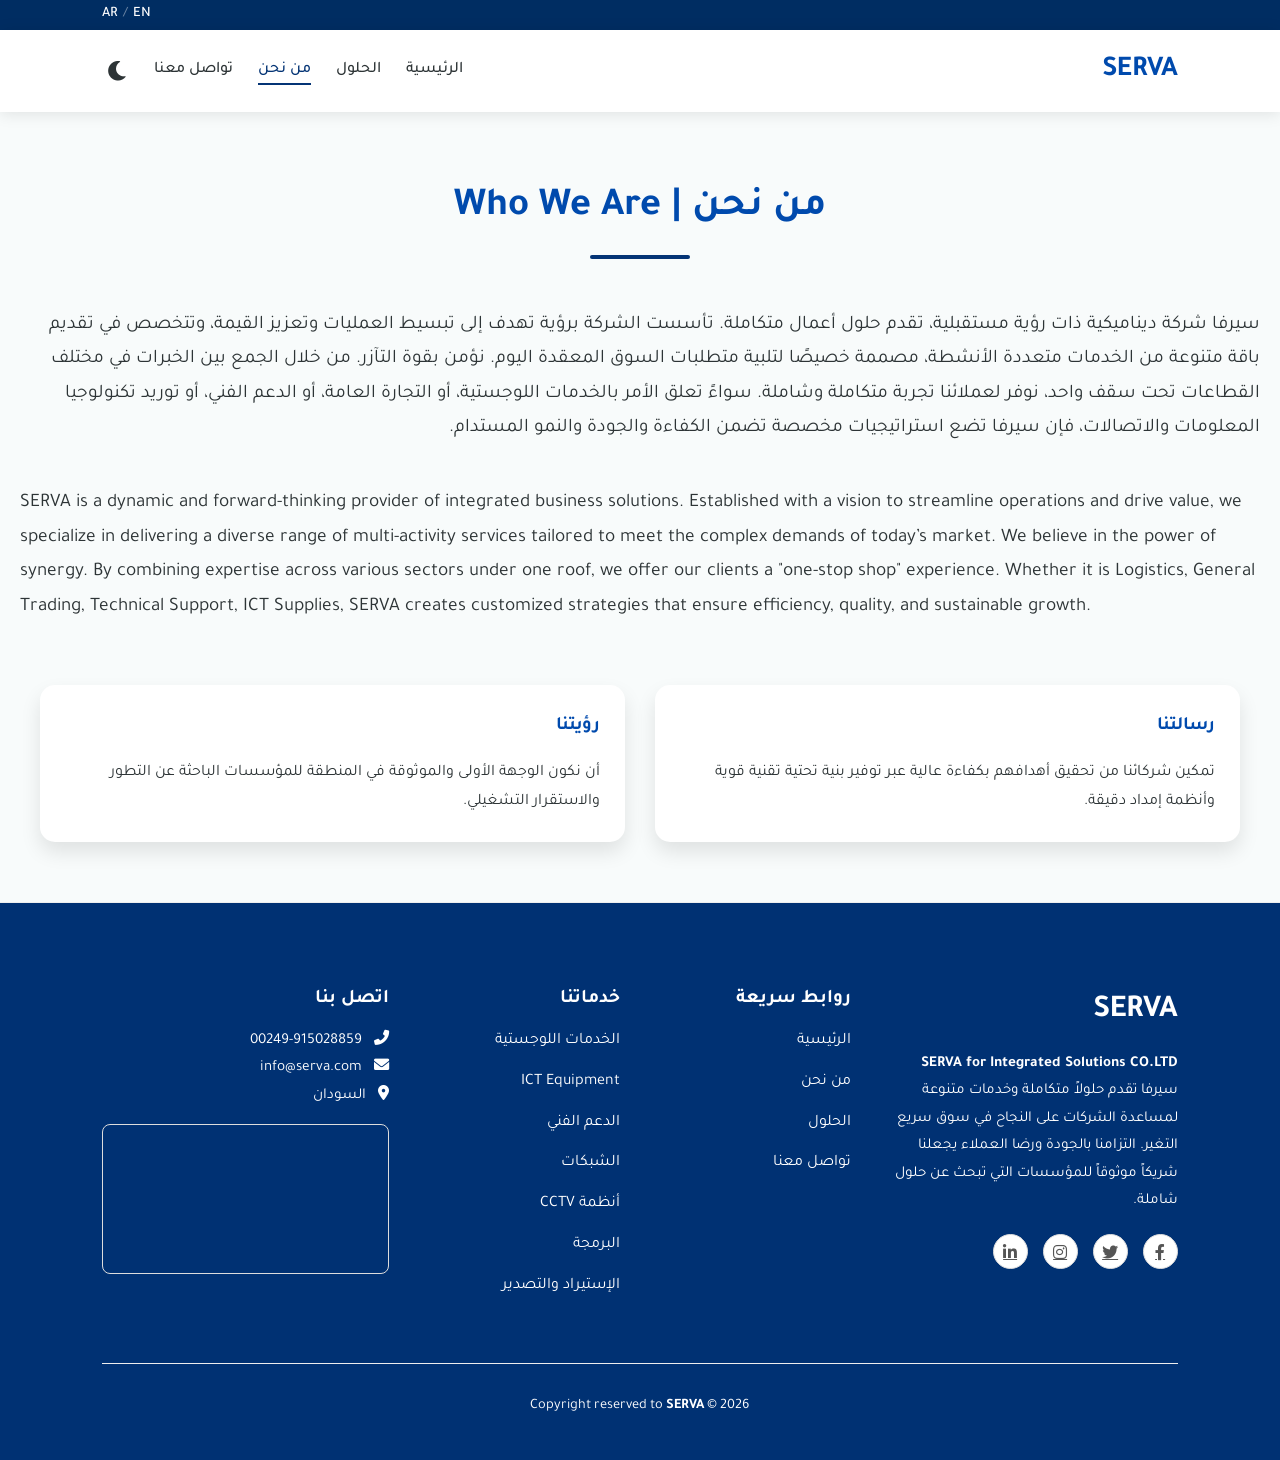
==== about.html @ 6dd96aa7 "SERVA DEMO" ====
<!DOCTYPE html>
<html lang="ar" dir="rtl">
<head>
    <meta charset="UTF-8">
	<meta name="viewport" content="width=device-width, initial-scale=1.0">
    <title>سيرفا | عن الشركة</title>
	<link rel="shortcut icon" type="image/x-icon" href="Img/SERVA.svg"/>
    <link rel="stylesheet" href="style.css">
    <link rel="stylesheet" href="https://cdnjs.cloudflare.com/ajax/libs/font-awesome/6.0.0/css/all.min.css">
</head>
<body>

<div class="topbar">
    <div class="topbar-content">
        <!-- <span>Contact us</span> -->
        <div class="lang-switch">
            <a href="#" onclick="changeLanguage('ar'); return false;">AR</a>
            <span class="separator">/</span>
            <a href="#" onclick="changeLanguage('en'); return false;">EN</a>
        </div>
    </div>
</div>

<div id="loader-wrapper">
    <div class="loader-container">
        <div class="loader-ring"></div>
        <div class="loader-logo">SERVA</div>
        </div>
    <div class="loader-text">من نحن؟...</div>
</div> 

    <nav class="navbar">
        <div class="brand">SERVA</div>
        <div class="nav-right">
            <ul class="nav-links">
                <li><a href="index.html">الرئيسية</a></li>
                <li><a href="services.html">الحلول</a></li>
                <li><a href="about.html">من نحن</a></li>
                <li><a href="contact.html">تواصل معنا</a></li>
            </ul>
            <button id="theme-toggle" title="تبديل المظهر">
                <i class="fas fa-moon"></i>
            </button>
        </div>
    </nav>


    <main class="container">
        <h2 class="section-title">من نحن | Who We Are </h2>
        <!--<p style="font-size: 1.2rem; margin-bottom: 40px;">شركة سيرفا هي كيان رائد يسعى لإحداث نقلة نوعية عبر دمج التقنية الحديثة بالعمليات التجارية واللوجستية.</p>-->
        <p style="font-size: 1.2rem; margin-bottom: 40px;">سيرفا شركة ديناميكية ذات رؤية مستقبلية، تقدم حلول أعمال متكاملة. تأسست الشركة برؤية تهدف إلى تبسيط العمليات وتعزيز القيمة، وتتخصص في تقديم باقة متنوعة من الخدمات متعددة الأنشطة، مصممة خصيصًا لتلبية متطلبات السوق المعقدة اليوم.

نؤمن بقوة التآزر. من خلال الجمع بين الخبرات في مختلف القطاعات تحت سقف واحد، نوفر لعملائنا تجربة متكاملة وشاملة. سواءً تعلق الأمر بالخدمات اللوجستية، أو التجارة العامة، أو الدعم الفني، أو توريد تكنولوجيا المعلومات والاتصالات، فإن سيرفا تضع استراتيجيات مخصصة تضمن الكفاءة والجودة والنمو المستدام.</p>
        
     <p style="font-size: 1.2rem; margin-bottom: 40px;"dir="ltr">SERVA is a dynamic and forward-thinking provider of integrated business solutions. Established with a vision to streamline operations and drive value, we specialize in delivering a diverse range of multi-activity services tailored to meet the complex demands of today’s market.
We believe in the power of synergy. By combining expertise across various sectors under one roof, we offer our clients a "one-stop shop" experience. Whether it is Logistics, General Trading, Technical Support, ICT Supplies, SERVA creates customized strategies that ensure efficiency, quality, and sustainable growth.
</p>

  <!-- <div class="services-grid">
            <div class="card-content" style="background: #eef2f3; border-radius: 10px;">
                <h3 style="color: var(--secondary-color);">رسالتنا</h3>
                <p>تمكين شركائنا من تحقيق أهدافهم بكفاءة عالية عبر توفير بنية تحتية تقنية قوية وأنظمة إمداد دقيقة.</p>
            </div>
            <div class="card-content" style="background: #eef2f3; border-radius: 10px;">
                <h3 style="color: var(--secondary-color);">رؤيتنا</h3>
                <p>أن نكون الوجهة الأولى والموثوقة في المنطقة للمؤسسات الباحثة عن التطور والاستقرار التشغيلي.</p>
            </div>
        </div>-->


<section class="container">
      
        <div class="services-grid">
            <div class="card">
                <div class="card-content">
                    <h3>رسالتنا</h3>
                    <p>تمكين شركائنا من تحقيق أهدافهم بكفاءة عالية عبر توفير بنية تحتية تقنية قوية وأنظمة إمداد دقيقة.</p>
                </div>
            </div>
            <div class="card">
                <div class="card-content">
                    <h3>رؤيتنا</h3>
                   <p>أن نكون الوجهة الأولى والموثوقة في المنطقة للمؤسسات الباحثة عن التطور والاستقرار التشغيلي.</p>
                </div>
            </div>
        </div>
    </section>


    </main>








    <footer>
    <div class="footer-main">
        <div class="footer-col">
            <h2>SERVA</h2>
            <p style="font-weight: bold; color: #ffffff;">SERVA for Integrated Solutions CO.LTD</p>
            <p>سيرفا تقدم حلولاً متكاملة وخدمات متنوعة لمساعدة الشركات على النجاح في سوق سريع التغير. التزامنا بالجودة ورضا العملاء يجعلنا شريكاً موثوقاً للمؤسسات التي تبحث عن حلول شاملة.</p>
            <div class="footer-socials">
                <a href="#"><i class="fab fa-facebook-f"></i></a>
                <a href="#"><i class="fab fa-twitter"></i></a>
                <a href="#"><i class="fab fa-instagram"></i></a>
                <a href="#"><i class="fab fa-linkedin-in"></i></a>
            </div>
        </div>

        <div class="footer-col">
            <h3>روابط سريعة</h3>
            <ul>
                <li><a href="index.html">الرئيسية</a></li>
                <li><a href="about.html">من نحن</a></li>
                <li><a href="services.html">الحلول</a></li>               
                <li><a href="contact.html">تواصل معنا</a></li>
            </ul>
        </div>

        <div class="footer-col">
            <h3>خدماتنا</h3>
            <ul>
                <li><a href="#">الخدمات اللوجستية</a></li>
                <li><a href="#">ICT Equipment</a></li>
                <li><a href="#">الدعم الفني</a></li>
                <li><a href="#">الشبكات</a></li>
                <li><a href="#">أنظمة CCTV</a></li>
                <li><a href="#">البرمجة</a></li>
                <li><a href="#">الإستيراد والتصدير</a></li>
            </ul>
        </div>

        <div class="footer-col">
            <h3>اتصل بنا</h3>
            <p><i class="fas fa-phone-alt"></i> &nbsp; 00249-915028859</p>
            <p><i class="fas fa-envelope"></i> &nbsp; info@serva.com</p>
            <p><i class="fas fa-map-marker-alt"></i> &nbsp; السودان</p>
            
            <div class="map-container">
                <iframe src="https://www.google.com/maps?q=15.664893898212664,	32.44413397962327&z=13&output=embed" 
                width="100%" height="100%" style="border:0;" allowfullscreen="" loading="lazy"></iframe>
            </div>
        </div>
    </div>

    <div class="footer-bottom">
        Copyright reserved to <span style="font-weight: bold; color: #ffffff;">SERVA</span> &copy; 2026
    </div>
</footer>

<script src="script.js"></script>
</body>
</html>
---- style.css ----
@import url('https://fonts.googleapis.com/css2?family=Tajawal:wght@400;500;700&display=swap');

/* المتغيرات الافتراضية (الوضع الفاتح) */
:root {
    --primary-color: #004aad;
    --secondary-color: #043475;
    --dark-blue: #00337a;
    --bg-light: #f8fbfb;
    --text-dark: #2d3436;
    --white: #ffffff;
    --card-bg: #ffffff;
    --navbar-bg: #ffffff;
    --footer-bg: #00337a;
    --shadow: rgba(0,0,0,0.1);
}

/* متغيرات الوضع الليلي */
[data-theme="dark"] {
    --bg-light: #121212;
    --text-dark: #e0e0e0;
    --white: #1e1e1e;
    --card-bg: #1e1e1e;
    --navbar-bg: #1e1e1e;
    --primary-color: #4da3ff; /* لون فاتح قليلاً للتباين */
    --shadow: rgba(255,255,255,0.05);
}

* {
    margin: 0; padding: 0; box-sizing: border-box;
    font-family: 'Tajawal', sans-serif;
    transition: background-color 0.3s ease, color 0.3s ease; /* انتقل ناعم بين الأوضاع */
}

img {
    max-width: 100%;
    height: auto;
    display: block;
}

body {
    direction: rtl; background-color: var(--bg-light);
    color: var(--text-dark); line-height: 1.8;
}

/* Navbar */
.navbar {
    display: flex; justify-content: space-between; align-items: center;
    background-color: var(--navbar-bg); padding: 15px 8%;
    box-shadow: 0 2px 15px var(--shadow);
    position: sticky; top: 0; z-index: 1000;
}

.navbar .brand { font-size: 1.8rem; font-weight: 700; color: var(--primary-color); }

.nav-right { display: flex; align-items: center; gap: 20px; }
.nav-links { list-style: none; display: flex; gap: 25px; }
.nav-links li a { text-decoration: none; color: var(--text-dark); font-weight: 500; transition: 0.3s; }
.nav-links li a:hover { color: var(--secondary-color); }

/* زر تبديل الوضع الليلي */
#theme-toggle {
    background: none; border: none; cursor: pointer;
    font-size: 1.4rem; color: var(--text-dark);
    padding: 5px; border-radius: 50%;
    display: flex; align-items: center; justify-content: center;
    transition: 0.3s;
}
#theme-toggle:hover { background-color: rgba(128,128,128,0.1); }

/* Banner / Hero Section */
.hero {
    height: 50vh;
    background: linear-gradient(rgba(0, 74, 173, 0.7), rgba(0, 51, 122, 0.7)), 
					/* url('Img/4.gif') center/cover no-repeat; */
               url('https://images.unsplash.com/photo-1451187580459-43490279c0fa?auto=format&fit=crop&q=80&w=1600') center/cover no-repeat; 
				
    display: flex; flex-direction: column; justify-content: center; align-items: center;
    color: #ffffff; text-align: center; padding: 0 20px; /* النص يبقى أبيض في الهيرو */
}

.hero h1 { font-size: 3.5rem; margin-bottom: 20px; text-shadow: 2px 2px 10px rgba(0,0,0,0.3); }
.hero p { font-size: 1.4rem; max-width: 800px; margin-bottom: 30px; color: #f0f0f0; }

.btn {
    background-color: var(--white); color: #013377;
    padding: 15px 35px; text-decoration: none; border-radius: 50px;
    font-weight: bold; font-size: 1.1rem; transition: 0.4s; border: none; cursor: pointer;
}
.btn:hover { background-color: #e07b3a; transform: scale(1.05); }


.hero_Sol {
    height: 40vh;
    background: linear-gradient(rgba(0, 74, 173, 0.7), rgba(0, 51, 122, 0.7)), 
					/* url('Img/4.gif') center/cover no-repeat; */
               url('') center/cover no-repeat; 
				
    display: flex; flex-direction: column; justify-content: center; align-items: center;
    color: #ffffff; text-align: center; padding: 0 20px; /* النص يبقى أبيض في الهيرو */
}

.hero_Sol h1 { font-size: 3.5rem; margin-bottom: 20px; text-shadow: 2px 2px 10px rgba(0,0,0,0.3); }
.hero_Sol p { font-size: 1.4rem; max-width: 800px; margin-bottom: 30px; color: #f0f0f0; }
}


/* Grid & Cards */
.container { max-width: 1200px; margin: 60px auto; padding: 0 20px; }
.section-title { margin-bottom: 40px; color: var(--primary-color); font-size: 2.2rem; text-align: center; }

.services-grid {
    display: grid; grid-template-columns: repeat(auto-fit, minmax(300px, 1fr)); gap: 30px;
}

.card {
    background: var(--card-bg); border-radius: 15px; overflow: hidden;
    box-shadow: 0 10px 20px var(--shadow); transition: 0.3s;
}
.card:hover { transform: translateY(-10px); }
.card img { width: 100%; height: 200px; object-fit: cover; }
.card-content { padding: 25px; text-align: right; }
.card-content h3 { margin-bottom: 15px; color: var(--primary-color); } /* تعديل للون الأساسي للتباين */

/* About Section Specifics */
.about-box { background: rgba(128,128,128,0.3); padding: 25px; border-radius: 10px; }
.about-box h3 { color: var(--secondary-color); margin-bottom: 10px; }

/* Contact Form */
form { display: flex; flex-direction: column; gap: 15px; max-width: 600px; margin: 0 auto; }
input, textarea {
    padding: 12px; border: 1px solid rgba(128,128,128,0.3);
    border-radius: 8px; background-color: var(--card-bg);
    color: var(--text-dark); font-family: inherit;
}
input:focus, textarea:focus { outline: 2px solid var(--primary-color); }



/* --- Footer المطور (4 أعمدة) --- */
footer {
    background-color: #003173; /* لون الخلفية*/
    padding: 80px 8% 40px;
    color: #ffffff;
    border-top: 1px solid #eee;
}

[data-theme="dark"] footer {
    background-color: #1a1a1a;
    color: #ddd;
}

.footer-main {
    display: grid;
    grid-template-columns: 1.5fr 1fr 1fr 1.5fr; /* توزيع الأعمدة */
    gap: 40px;
    margin-bottom: 50px;
    text-align: right;
}

.footer-col h2 {
    color: #ffffff;
    font-size: 2rem;
    margin-bottom: 10px;
}

.footer-col h3 {
    color: #ffffff;
    font-size: 1.2rem;
    margin-bottom: 10px;
    position: relative;
}

[data-theme="dark"] .footer-col h3 { color: #ffffff; }

.footer-col p {
    font-size: 0.95rem;
    line-height: 1.8;
    color: #ffffff;
}

.footer-col ul {
    list-style: none;
}

.footer-col ul li {
    margin-bottom: 12px;
}

.footer-col ul li a {
    text-decoration: none;
    color: #ffffff;
    transition: 0.3s;
}

.footer-col ul li a:hover {
    color: var(--primary-color);
    padding-right: 5px;
}

/* خريطة جوجل */
.map-container {
    width: 100%;
    height: 150px;
    border-radius: 8px;
    overflow: hidden;
    margin-top: 15px;
    border: 1px solid #ddd;
}

/* الأيقونات الاجتماعية تحت الوصف */
.footer-socials {
    display: flex;
    gap: 15px;
    margin-top: 20px;
}

.footer-socials a {
    width: 35px;
    height: 35px;
    background: #fff;
    border: 1px solid #ddd;
    border-radius: 50%;
    display: flex;
    align-items: center;
    justify-content: center;
    color: #555;
    transition: 0.3s;
}

.footer-socials a:hover {
    background: var(--primary-color);
    color: #fff;
    border-color: var(--primary-color);
}

.footer-bottom {
    text-align: center;
    padding-top: 30px;
    border-top: 1px solid #eee;
    font-size: 0.9rem;
    color: #ffffff;
}

/* التجاوب */
@media (max-width: 992px) {
    .footer-main {
        grid-template-columns: 1fr 1fr;
    }
}

@media (max-width: 600px) {
    .footer-main {
        grid-template-columns: 1fr;
    }
}






@media (max-width: 768px) {
    .social-links { gap: 15px; }
    .social-links a { font-size: 1.3rem; width: 35px; height: 35px; }
}

/* تنسيق الرابط الخاص بالصفحة المفتوحة حالياً */
.nav-links li a.active-link {
    color: var(--secondary-color) !important; /* لون برتقالي مميز */
    border-bottom: 2px solid var(--secondary-color); /* خط تحت الرابط */
    padding-bottom: 5px;
}

/* تأثير الـ Hover العادي لجميع الروابط */
.nav-links li a:hover {
    color: var(--secondary-color);
    transition: 0.3s;
}


/* --- قسم معلومات الشركة (SERVA Style) --- */
.info-section {
    display: grid;
    grid-template-columns: repeat(3, 1fr); /* 3 أعمدة متساوية */
    gap: 0; /* الفواصل سنصنعها عبر الحدود (Border) */
    padding: 60px 8%;
    background-color: var(--white);
    text-align: right; /* محاذاة النص لليمين */
}

.info-box {
    padding: 30px;
    border-left: 1px solid #e0e0e0; /* فاصل رأسي */
    position: relative;
}

/* إزالة الفاصل من آخر صندوق في الصف */
.info-box:nth-child(3n) {
    border-left: none;
}

/* إضافة فاصل أفقي بسيط للصف السفلي */
.info-box:nth-child(n+4) {
    border-top: 1px solid #e0e0e0;
}

.info-box i {
    font-size: 2.5rem;
    color: var(--text-dark);
    margin-bottom: 20px;
    display: block;
}

.info-box h3 {
    color: #004aad; /* اللون الأحمر المستخدم في الصورة */
    font-size: 1.4rem;
    margin-bottom: 15px;
}

.info-box p {
    font-size: 0.95rem;
    color: #666;
    line-height: 1.7;
}

/* توافق الوضع الليلي */
[data-theme="dark"] .info-box {
    border-color: rgba(255, 255, 255, 0.1);
}
[data-theme="dark"] .info-box p {
    color: #bbb;
}

/* التجاوب مع الهواتف */
@media (max-width: 992px) {
    .info-section {
        grid-template-columns: 1fr; /* عمود واحد في الشاشات الصغيرة */
    }
    .info-box {
        border-left: none;
        border-bottom: 1px solid #e0e0e0;
    }
}




/* --- تنسيق عام لصفحة الخدمات --- */
.container {
    max-width: 1300px; /* زيادة العرض قليلاً لتناسب العرض الأفقي */
    margin: 60px auto;
    padding: 0 20px;
}

.section-title {
    text-align: center;
    color: var(--primary-color);
    font-size: 2.5rem;
    margin-bottom: 50px;
    position: relative;
    padding-bottom: 15px;
}

.section-title::after {
    content: '';
    position: absolute;
    bottom: 0;
    right: 50%;
    transform: translateX(50%);
    width: 100px;
    height: 4px;
    background-color: var(--secondary-color);
    border-radius: 2px;
}

/* --- شبكة المنتجات الأفقية --- */
.products-grid {
    display: grid;
    /* تنسيق أفقي مرن: البطاقات تصطف بجانب بعضها وتتجاوب تلقائياً */
    grid-template-columns: repeat(auto-fit, minmax(300px, 1fr));
    gap: 30px;
    margin-bottom: 60px;
}

/* --- تصميم بطاقة المنتج المحسن --- */
.product-card {
    background: var(--white);
    border-radius: 15px;
    overflow: hidden;
    box-shadow: 0 5px 15px rgba(0,0,0,0.05);
    transition: all 0.4s ease;
    border: 1px solid rgba(0,0,0,0.03);
    display: flex;
    flex-direction: column;
}

.product-card:hover {
    transform: translateY(-10px);
    box-shadow: 0 15px 35px rgba(0,0,0,0.1);
    border-color: rgba(0, 74, 173, 0.1);
}

/* --- تنسيق الإطار (Frame) للصورة --- */
.product-frame {
    width: 100%;
    height: 220px;
    background-color: #ffffff; /* إطار أبيض نقي داخل البطاقة */
    padding: 15px; /* مسافة الإطار حول الصورة */
    display: flex;
    align-items: center;
    justify-content: center;
    overflow: hidden;
    border-bottom: 1px solid #f0f0f0;
}

.product-frame img {
    max-width: 100%;
    max-height: 100%;
    object-fit: contain; /* لضمان عدم قص الصورة وظهورها كاملة داخل الإطار */
    transition: transform 0.5s ease;
}

.product-card:hover .product-frame img {
    transform: scale(1.08); /* زوم ناعم جداً عند التمرير */
}

/* --- معلومات المنتج داخل البطاقة --- */
.product-info {
    padding: 25px;
    text-align: right;
    flex-grow: 1;
    display: flex;
    flex-direction: column;
    justify-content: space-between;
}

.product-info h4 {
    color: #333;
    font-size: 1.25rem;
    margin-bottom: 10px;
    font-weight: 700;
}

.product-info p {
    color: #666;
    font-size: 0.9rem;
    line-height: 1.6;
    margin-bottom: 20px;
}

.view-details-btn {
    display: inline-block;
    padding: 10px 25px;
    background-color: transparent;
    border: 2px solid var(--primary-color);
    color: var(--primary-color);
    text-decoration: none;
    border-radius: 30px;
    font-weight: bold;
    font-size: 0.9rem;
    transition: all 0.3s ease;
    text-align: center;
}

.view-details-btn:hover {
    background-color: var(--primary-color);
    color: #ffffff;
    box-shadow: 0 4px 10px rgba(0, 74, 173, 0.15);
}

/* --- توافق الوضع الليلي (Dark Mode) للمنتجات --- */
[data-theme="dark"] .product-card {
    background: #1e1e1e;
    border-color: #333;
}

[data-theme="dark"] .product-frame {
    background-color: #252525; /* إطار داكن متناسق */
    border-bottom-color: #333;
}

[data-theme="dark"] .product-info h4 { color: #fff; }
[data-theme="dark"] .product-info p { color: #bbb; }



/* --- تنسيق شاشة التحميل بالشعار --- */
#loader-wrapper {
    position: fixed;
    top: 0; left: 0;
    width: 100%; height: 100%;
    background-color: var(--white); /* يتوافق مع الوضع الليلي */
    display: flex;
    flex-direction: column;
    justify-content: center;
    align-items: center;
    z-index: 9999; /* فوق كل شيء */
    transition: opacity 0.5s ease, visibility 0.5s ease;
}

/* حاوية متوسطة لجمع الحلقة والشعار */
.loader-container {
    position: relative;
    width: 100px;
    height: 100px;
    display: flex;
    justify-content: center;
    align-items: center;
    margin-bottom: 20px;
}

/* شكل حلقة الدوران الخارجية فقط */
.loader-ring {
    position: absolute;
    width: 100%;
    height: 100%;
    border: 6px solid #f3f3f3; /* لون الإطار الخلفي الخفيف */
    border-top: 6px solid var(--primary-color); /* لون الدوران */
    border-radius: 50%;
    animation: spin-ring 1.2s linear infinite; /* سرعة الدوران */
}

/* تنسيق الشعار الثابت في المنتصف */
.loader-logo {
    font-size: 1.5rem;
    font-weight: 900;
    color: var(--primary-color); /* لون الشعار */
    letter-spacing: 2px;
    transform: rotate(0deg); /* نضمن عدم دورانه مع الحلقة */
}

.loader-text {
    font-family: 'Tajawal', sans-serif;
    color: var(--primary-color);
    font-weight: bold;
}

/* حركة دوران الحلقة فقط */
@keyframes spin-ring {
    0% { transform: rotate(0deg); }
    100% { transform: rotate(360deg); }
}

/* لإخفاء الـ Spinner برمجياً */
.loader-hidden {
    opacity: 0;
    visibility: hidden;
}




/* Translation */
/* --- تنسيق الشريط العلوي (Top Bar) --- */
.topbar {
    background-color: #002d62; /* لون أزرق داكن مطابق للصورة */
    color: #ffffff;
    padding: 2px 8%;
    font-size: 0.9rem;
    font-weight: 500;
}

.topbar-content {
    display: flex;
    justify-content: flex-end; /* وضع المحتوى في الجهة اليسرى/اليمنى */
    align-items: center;
    gap: 15px;
}

.lang-switch {
    display: flex;
    align-items: center;
    direction: ltr; /* لضمان بقاء AR / EN بنفس الترتيب دائماً */
}

.lang-switch a {
    color: #ffffff;
    text-decoration: none;
    transition: color 0.3s ease;
}

.lang-switch a:hover {
    color: var(--secondary-color); /* يتحول للبرتقالي عند التمرير */
}

.lang-switch .separator {
    margin: 0 5px;
    color: rgba(255, 255, 255, 0.4);
}

/* إخفاء شريط جوجل للترجمة الافتراضي وشريطها العلوي */
.goog-te-banner-frame.skiptranslate {
    display: none !important;
}
body {
    top: 0px !important;
}




/* --- التجاوب مع الهواتف --- */
@media (max-width: 768px) {
    .section-title { font-size: 2rem; }
    .products-grid {
        grid-template-columns: 1fr; /* عمود واحد في الشاشات الصغيرة جداً */
    }
}




/* --- إعدادات التجاوب للهواتف والأجهزة اللوحية --- */

/* للشاشات الأصغر من 992 بكسل (أجهزة لوحية) */
@media (max-width: 992px) {
    .navbar {
        padding: 15px 5%; /* تقليل المسافات الجانبية */
    }
    
    .footer-main {
        grid-template-columns: 1fr 1fr; /* تقسيم الفوتر لعمودين بدلاً من 4 */
    }

    .hero h1 {
        font-size: 2.5rem; /* تصغير العنوان الرئيسي */
    }
}

/* للشاشات الأصغر من 768 بكسل (هواتف ذكية) */
@media (max-width: 768px) {
    /* تحويل القائمة العلوية لتكون عمودية أو مخفية */
    .nav-links {
        display: none; /* يمكن استبدالها لاحقاً بقائمة منسدلة Hamburger Menu */
    }

    .hero {
        height: 60vh; /* تقليل ارتفاع البنر في الهاتف */
        padding: 0 15px;
    }

    .hero h1 {
        font-size: 1.8rem;
    }

    .hero p {
        font-size: 1rem;
    }

    /* جعل شبكة المنتجات والخدمات عمود واحد فقط */
    .products-grid, .services-grid, .info-section {
        grid-template-columns: 1fr !important;
        gap: 20px;
    }

    .info-box {
        border-left: none !important; /* إزالة الخطوط الفاصلة الرأسية في الهاتف */
        border-bottom: 1px solid rgba(0,0,0,0.1);
        padding: 20px 0;
    }

    /* تعديل الفوتر ليكون عمود واحد */
    .footer-main {
        grid-template-columns: 1fr;
        text-align: center;
    }

    .footer-col {
        text-align: center;
    }

    .footer-socials {
        justify-content: center;
    }
}




/* تنسيقات الـ Slider الأساسية */
.main-slider {
    position: relative;
    width: 100%;
    height: 45vh; /* يغطي 85% من ارتفاع الشاشة */
    overflow: hidden;
    background-color: #000;
}

.slide {
    position: absolute;
    top: 0;
    left: 0;
    width: 100%;
    height: 100%;
    opacity: 0;
    visibility: hidden;
    transition: opacity 1.5s ease-in-out, visibility 1.5s;
    display: flex;
    align-items: center;
    justify-content: center;
}

.slide.active {
    opacity: 1;
    visibility: visible;
}

.slide img {
    position: absolute;
    width: 100%;
    height: 100%;
    object-fit: cover;
    filter: brightness(0.7); /* تعتيم خفيف لتوضيح النص */
}

/* محتوى النص فوق الصورة */
.slide-content {
    position: relative;
    z-index: 2;
    text-align: center;
    color: #ffffff;
    max-width: 800px;
    padding: 0 20px;
}

.slide-content h1 {
    font-size: 3.5rem;
    margin-bottom: 20px;
    color: #4da3ff; /* لون مميز للعنوان */
}

.slide-content p {
    font-size: 1.4rem;
    margin-bottom: 30px;
    line-height: 1.6;
}

/* زر الحركة */
.btn-slider {
    display: inline-block;
    padding: 12px 35px;
    background: var(--primary-color);
    color: white;
    text-decoration: none;
    border-radius: 30px;
    transition: 0.3s;
}

.btn-slider:hover {
    background: var(--secondary-color);
    transform: translateY(-3px);
}

/* تأثير حركة النصوص عند ظهور الشريحة */
.animate-text {
    opacity: 0;
    transform: translateY(30px);
    transition: 1s ease-out;
}

.slide.active .animate-text {
    opacity: 1;
    transform: translateY(0);
}

.slide.active h1 { transition-delay: 0.5s; }
.slide.active p { transition-delay: 0.8s; }
.slide.active .btn-slider { transition-delay: 1.1s; }
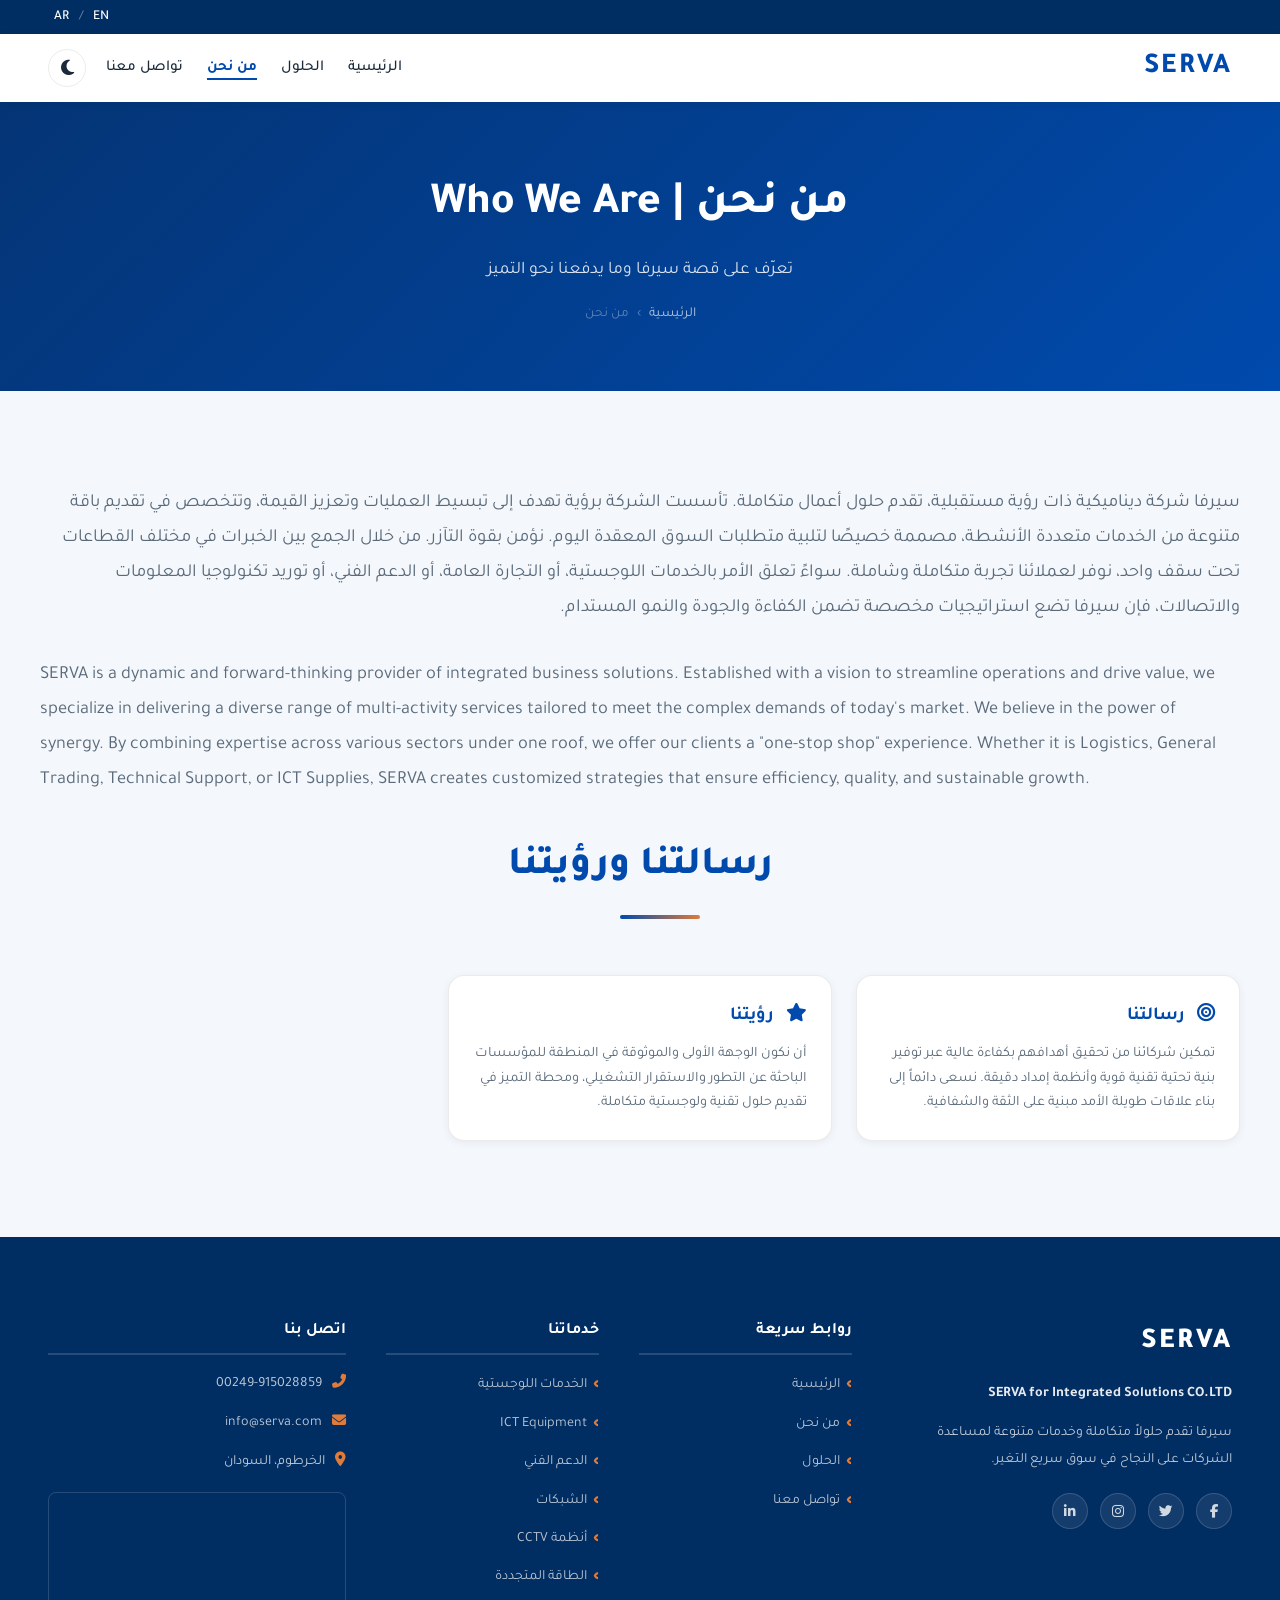
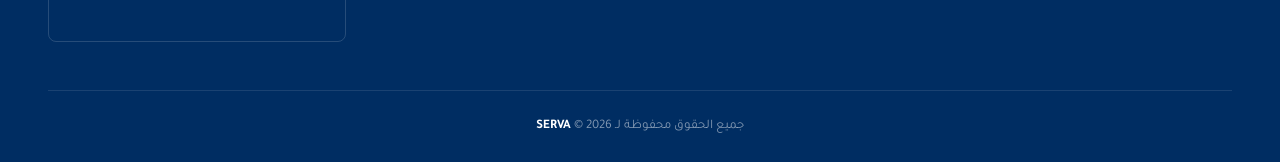
==== commit a3906375: "SERVA_Final" ====
--- a/about.html
+++ b/about.html
@@ -1,156 +1,177 @@
-<!DOCTYPE html>
-<html lang="ar" dir="rtl">
-<head>
-    <meta charset="UTF-8">
-	<meta name="viewport" content="width=device-width, initial-scale=1.0">
-    <title>سيرفا | عن الشركة</title>
-	<link rel="shortcut icon" type="image/x-icon" href="Img/SERVA.svg"/>
-    <link rel="stylesheet" href="style.css">
-    <link rel="stylesheet" href="https://cdnjs.cloudflare.com/ajax/libs/font-awesome/6.0.0/css/all.min.css">
-</head>
-<body>
-
-<div class="topbar">
-    <div class="topbar-content">
-        <!-- <span>Contact us</span> -->
-        <div class="lang-switch">
-            <a href="#" onclick="changeLanguage('ar'); return false;">AR</a>
-            <span class="separator">/</span>
-            <a href="#" onclick="changeLanguage('en'); return false;">EN</a>
-        </div>
-    </div>
-</div>
-
-<div id="loader-wrapper">
-    <div class="loader-container">
-        <div class="loader-ring"></div>
-        <div class="loader-logo">SERVA</div>
-        </div>
-    <div class="loader-text">من نحن؟...</div>
-</div> 
-
-    <nav class="navbar">
-        <div class="brand">SERVA</div>
-        <div class="nav-right">
-            <ul class="nav-links">
-                <li><a href="index.html">الرئيسية</a></li>
-                <li><a href="services.html">الحلول</a></li>
-                <li><a href="about.html">من نحن</a></li>
-                <li><a href="contact.html">تواصل معنا</a></li>
-            </ul>
-            <button id="theme-toggle" title="تبديل المظهر">
-                <i class="fas fa-moon"></i>
-            </button>
-        </div>
-    </nav>
-
-
-    <main class="container">
-        <h2 class="section-title">من نحن | Who We Are </h2>
-        <!--<p style="font-size: 1.2rem; margin-bottom: 40px;">شركة سيرفا هي كيان رائد يسعى لإحداث نقلة نوعية عبر دمج التقنية الحديثة بالعمليات التجارية واللوجستية.</p>-->
-        <p style="font-size: 1.2rem; margin-bottom: 40px;">سيرفا شركة ديناميكية ذات رؤية مستقبلية، تقدم حلول أعمال متكاملة. تأسست الشركة برؤية تهدف إلى تبسيط العمليات وتعزيز القيمة، وتتخصص في تقديم باقة متنوعة من الخدمات متعددة الأنشطة، مصممة خصيصًا لتلبية متطلبات السوق المعقدة اليوم.
-
-نؤمن بقوة التآزر. من خلال الجمع بين الخبرات في مختلف القطاعات تحت سقف واحد، نوفر لعملائنا تجربة متكاملة وشاملة. سواءً تعلق الأمر بالخدمات اللوجستية، أو التجارة العامة، أو الدعم الفني، أو توريد تكنولوجيا المعلومات والاتصالات، فإن سيرفا تضع استراتيجيات مخصصة تضمن الكفاءة والجودة والنمو المستدام.</p>
-        
-     <p style="font-size: 1.2rem; margin-bottom: 40px;"dir="ltr">SERVA is a dynamic and forward-thinking provider of integrated business solutions. Established with a vision to streamline operations and drive value, we specialize in delivering a diverse range of multi-activity services tailored to meet the complex demands of today’s market.
-We believe in the power of synergy. By combining expertise across various sectors under one roof, we offer our clients a "one-stop shop" experience. Whether it is Logistics, General Trading, Technical Support, ICT Supplies, SERVA creates customized strategies that ensure efficiency, quality, and sustainable growth.
-</p>
-
-  <!-- <div class="services-grid">
-            <div class="card-content" style="background: #eef2f3; border-radius: 10px;">
-                <h3 style="color: var(--secondary-color);">رسالتنا</h3>
-                <p>تمكين شركائنا من تحقيق أهدافهم بكفاءة عالية عبر توفير بنية تحتية تقنية قوية وأنظمة إمداد دقيقة.</p>
-            </div>
-            <div class="card-content" style="background: #eef2f3; border-radius: 10px;">
-                <h3 style="color: var(--secondary-color);">رؤيتنا</h3>
-                <p>أن نكون الوجهة الأولى والموثوقة في المنطقة للمؤسسات الباحثة عن التطور والاستقرار التشغيلي.</p>
-            </div>
-        </div>-->
-
-
-<section class="container">
-      
-        <div class="services-grid">
-            <div class="card">
-                <div class="card-content">
-                    <h3>رسالتنا</h3>
-                    <p>تمكين شركائنا من تحقيق أهدافهم بكفاءة عالية عبر توفير بنية تحتية تقنية قوية وأنظمة إمداد دقيقة.</p>
-                </div>
-            </div>
-            <div class="card">
-                <div class="card-content">
-                    <h3>رؤيتنا</h3>
-                   <p>أن نكون الوجهة الأولى والموثوقة في المنطقة للمؤسسات الباحثة عن التطور والاستقرار التشغيلي.</p>
-                </div>
-            </div>
-        </div>
-    </section>
-
-
-    </main>
-
-
-
-
-
-
-
-
-    <footer>
-    <div class="footer-main">
-        <div class="footer-col">
-            <h2>SERVA</h2>
-            <p style="font-weight: bold; color: #ffffff;">SERVA for Integrated Solutions CO.LTD</p>
-            <p>سيرفا تقدم حلولاً متكاملة وخدمات متنوعة لمساعدة الشركات على النجاح في سوق سريع التغير. التزامنا بالجودة ورضا العملاء يجعلنا شريكاً موثوقاً للمؤسسات التي تبحث عن حلول شاملة.</p>
-            <div class="footer-socials">
-                <a href="#"><i class="fab fa-facebook-f"></i></a>
-                <a href="#"><i class="fab fa-twitter"></i></a>
-                <a href="#"><i class="fab fa-instagram"></i></a>
-                <a href="#"><i class="fab fa-linkedin-in"></i></a>
-            </div>
-        </div>
-
-        <div class="footer-col">
-            <h3>روابط سريعة</h3>
-            <ul>
-                <li><a href="index.html">الرئيسية</a></li>
-                <li><a href="about.html">من نحن</a></li>
-                <li><a href="services.html">الحلول</a></li>               
-                <li><a href="contact.html">تواصل معنا</a></li>
-            </ul>
-        </div>
-
-        <div class="footer-col">
-            <h3>خدماتنا</h3>
-            <ul>
-                <li><a href="#">الخدمات اللوجستية</a></li>
-                <li><a href="#">ICT Equipment</a></li>
-                <li><a href="#">الدعم الفني</a></li>
-                <li><a href="#">الشبكات</a></li>
-                <li><a href="#">أنظمة CCTV</a></li>
-                <li><a href="#">البرمجة</a></li>
-                <li><a href="#">الإستيراد والتصدير</a></li>
-            </ul>
-        </div>
-
-        <div class="footer-col">
-            <h3>اتصل بنا</h3>
-            <p><i class="fas fa-phone-alt"></i> &nbsp; 00249-915028859</p>
-            <p><i class="fas fa-envelope"></i> &nbsp; info@serva.com</p>
-            <p><i class="fas fa-map-marker-alt"></i> &nbsp; السودان</p>
-            
-            <div class="map-container">
-                <iframe src="https://www.google.com/maps?q=15.664893898212664,	32.44413397962327&z=13&output=embed" 
-                width="100%" height="100%" style="border:0;" allowfullscreen="" loading="lazy"></iframe>
-            </div>
-        </div>
-    </div>
-
-    <div class="footer-bottom">
-        Copyright reserved to <span style="font-weight: bold; color: #ffffff;">SERVA</span> &copy; 2026
-    </div>
-</footer>
-
-<script src="script.js"></script>
-</body>
-</html>+<!DOCTYPE html>
+<html lang="ar" dir="rtl">
+<head>
+  <meta charset="UTF-8">
+  <meta name="viewport" content="width=device-width, initial-scale=1.0, viewport-fit=cover">
+  <meta name="description" content="تعرّف على شركة سيرفا للحلول المتكاملة — رؤيتنا، مهمتنا، وقيمنا الجوهرية في خدمة العملاء.">
+  <meta name="theme-color" content="#004aad">
+  <title>سيرفا | من نحن</title>
+  <link rel="icon" type="image/svg+xml" href="Img/SERVA.svg">
+  <link rel="preconnect" href="https://fonts.googleapis.com">
+  <link rel="preconnect" href="https://fonts.gstatic.com" crossorigin>
+  <link rel="preconnect" href="https://cdnjs.cloudflare.com">
+  <link rel="stylesheet" href="style.css">
+  <link rel="stylesheet" href="https://cdnjs.cloudflare.com/ajax/libs/font-awesome/6.4.0/css/all.min.css"
+        integrity="sha512-iecdLmaskl7CVkqkXNQ/ZH/XLlvWZOJyj7Yy7tcenmpD1ypASozpmT/E0iPtmFIB46ZmdtAc9eNBvH0H/ZpiBw=="
+        crossorigin="anonymous" referrerpolicy="no-referrer">
+</head>
+<body>
+
+<a href="#main-content" class="skip-link">تخطى إلى المحتوى الرئيسي</a>
+
+<!-- Loader -->
+<div id="loader-wrapper" role="status" aria-live="polite" aria-label="جاري التحميل">
+  <div class="loader-container">
+    <div class="loader-ring"></div>
+    <div class="loader-logo" aria-hidden="true">SERVA</div>
+  </div>
+  <p class="loader-text">من نحن؟...</p>
+  <div class="loader-bar" aria-hidden="true"></div>
+</div>
+
+<div id="google_translate_element" style="display:none;" aria-hidden="true"></div>
+
+<!-- Top Bar -->
+<div class="topbar">
+  <div class="topbar-content">
+    <div class="lang-switch" role="navigation" aria-label="تبديل اللغة">
+      <a href="#" onclick="changeLanguage('ar'); return false;" hreflang="ar">AR</a>
+      <span class="separator" aria-hidden="true">/</span>
+      <a href="#" onclick="changeLanguage('en'); return false;" hreflang="en">EN</a>
+    </div>
+  </div>
+</div>
+
+<!-- Navbar -->
+<nav class="navbar" role="navigation" aria-label="القائمة الرئيسية">
+  <a href="index.html" class="brand" aria-label="سيرفا - الرئيسية">SERVA</a>
+  <div class="nav-right">
+    <ul class="nav-links" role="menubar">
+      <li role="none"><a href="index.html" role="menuitem">الرئيسية</a></li>
+      <li role="none"><a href="services.html" role="menuitem">الحلول</a></li>
+      <li role="none"><a href="about.html" role="menuitem">من نحن</a></li>
+      <li role="none"><a href="contact.html" role="menuitem">تواصل معنا</a></li>
+    </ul>
+    <button id="theme-toggle" aria-label="تبديل الوضع الداكن">
+      <i class="fas fa-moon" aria-hidden="true"></i>
+    </button>
+    <button id="hamburger" class="hamburger" aria-label="فتح القائمة" aria-expanded="false" aria-controls="mobile-nav">
+      <span></span><span></span><span></span>
+    </button>
+  </div>
+</nav>
+
+<nav id="mobile-nav" class="mobile-nav" aria-label="القائمة المحمولة">
+  <a href="index.html">الرئيسية</a>
+  <a href="services.html">الحلول</a>
+  <a href="about.html">من نحن</a>
+  <a href="contact.html">تواصل معنا</a>
+</nav>
+
+<!-- Page Hero Banner -->
+<header class="page-hero" role="banner">
+  <h1>من نحن | Who We Are</h1>
+  <p>تعرّف على قصة سيرفا وما يدفعنا نحو التميز</p>
+  <nav class="breadcrumb" aria-label="مسار التنقل">
+    <a href="index.html">الرئيسية</a>
+    <span aria-hidden="true">›</span>
+    <span aria-current="page">من نحن</span>
+  </nav>
+</header>
+
+<!-- Main Content -->
+<main id="main-content" class="container section">
+
+  <!-- Arabic about text -->
+  <p class="about-intro">
+    سيرفا شركة ديناميكية ذات رؤية مستقبلية، تقدم حلول أعمال متكاملة. تأسست الشركة برؤية تهدف إلى تبسيط العمليات وتعزيز القيمة، وتتخصص في تقديم باقة متنوعة من الخدمات متعددة الأنشطة، مصممة خصيصًا لتلبية متطلبات السوق المعقدة اليوم.
+    نؤمن بقوة التآزر. من خلال الجمع بين الخبرات في مختلف القطاعات تحت سقف واحد، نوفر لعملائنا تجربة متكاملة وشاملة. سواءً تعلق الأمر بالخدمات اللوجستية، أو التجارة العامة، أو الدعم الفني، أو توريد تكنولوجيا المعلومات والاتصالات، فإن سيرفا تضع استراتيجيات مخصصة تضمن الكفاءة والجودة والنمو المستدام.
+  </p>
+
+  <!-- English about text — dir="ltr" ensures proper text alignment -->
+  <p class="about-intro" dir="ltr" lang="en">
+    SERVA is a dynamic and forward-thinking provider of integrated business solutions. Established with a vision to streamline operations and drive value, we specialize in delivering a diverse range of multi-activity services tailored to meet the complex demands of today's market.
+    We believe in the power of synergy. By combining expertise across various sectors under one roof, we offer our clients a "one-stop shop" experience. Whether it is Logistics, General Trading, Technical Support, or ICT Supplies, SERVA creates customized strategies that ensure efficiency, quality, and sustainable growth.
+  </p>
+
+  <!-- Mission & Vision Cards -->
+  <section aria-labelledby="mv-title">
+    <h2 id="mv-title" class="section-title">رسالتنا ورؤيتنا</h2>
+    <div class="services-grid">
+      <article class="card">
+        <div class="card-content">
+          <h3><i class="fas fa-bullseye" aria-hidden="true"></i> &nbsp; رسالتنا</h3>
+          <p>تمكين شركائنا من تحقيق أهدافهم بكفاءة عالية عبر توفير بنية تحتية تقنية قوية وأنظمة إمداد دقيقة. نسعى دائماً إلى بناء علاقات طويلة الأمد مبنية على الثقة والشفافية.</p>
+        </div>
+      </article>
+      <article class="card">
+        <div class="card-content">
+          <h3><i class="fas fa-star" aria-hidden="true"></i> &nbsp; رؤيتنا</h3>
+          <p>أن نكون الوجهة الأولى والموثوقة في المنطقة للمؤسسات الباحثة عن التطور والاستقرار التشغيلي، ومحطة التميز في تقديم حلول تقنية ولوجستية متكاملة.</p>
+        </div>
+      </article>
+    </div>
+  </section>
+
+</main>
+
+<!-- Footer (shared) -->
+<footer role="contentinfo">
+  <div class="footer-main">
+    <div class="footer-col">
+      <h2>SERVA</h2>
+      <p class="footer-tagline">SERVA for Integrated Solutions CO.LTD</p>
+      <p>سيرفا تقدم حلولاً متكاملة وخدمات متنوعة لمساعدة الشركات على النجاح في سوق سريع التغير.</p>
+      <nav class="footer-socials" aria-label="روابط التواصل الاجتماعي">
+        <a href="#" aria-label="فيسبوك" rel="noopener noreferrer"><i class="fab fa-facebook-f" aria-hidden="true"></i></a>
+        <a href="#" aria-label="تويتر" rel="noopener noreferrer"><i class="fab fa-twitter" aria-hidden="true"></i></a>
+        <a href="#" aria-label="انستغرام" rel="noopener noreferrer"><i class="fab fa-instagram" aria-hidden="true"></i></a>
+        <a href="#" aria-label="لينكد إن" rel="noopener noreferrer"><i class="fab fa-linkedin-in" aria-hidden="true"></i></a>
+      </nav>
+    </div>
+    <div class="footer-col">
+      <h3>روابط سريعة</h3>
+      <ul>
+        <li><a href="index.html">الرئيسية</a></li>
+        <li><a href="about.html">من نحن</a></li>
+        <li><a href="services.html">الحلول</a></li>
+        <li><a href="contact.html">تواصل معنا</a></li>
+      </ul>
+    </div>
+    <div class="footer-col">
+      <h3>خدماتنا</h3>
+      <ul>
+        <li><a href="services.html">الخدمات اللوجستية</a></li>
+        <li><a href="services.html">ICT Equipment</a></li>
+        <li><a href="services.html">الدعم الفني</a></li>
+        <li><a href="services.html">الشبكات</a></li>
+        <li><a href="services.html">أنظمة CCTV</a></li>
+        <li><a href="services.html">الطاقة المتجددة</a></li>
+      </ul>
+    </div>
+    <div class="footer-col">
+      <h3>اتصل بنا</h3>
+      <address style="font-style:normal;">
+        <p class="footer-contact-item"><i class="fas fa-phone-alt" aria-hidden="true"></i><a href="tel:+249915028859" style="color:inherit;">00249-915028859</a></p>
+        <p class="footer-contact-item"><i class="fas fa-envelope" aria-hidden="true"></i><a href="mailto:info@serva.com" style="color:inherit;">info@serva.com</a></p>
+        <p class="footer-contact-item"><i class="fas fa-map-marker-alt" aria-hidden="true"></i><span>الخرطوم، السودان</span></p>
+      </address>
+      <div class="map-container">
+        <iframe src="https://www.google.com/maps?q=15.664893898212664,32.44413397962327&z=13&output=embed"
+                title="موقع سيرفا" loading="lazy" referrerpolicy="no-referrer-when-downgrade" allowfullscreen></iframe>
+      </div>
+    </div>
+  </div>
+  <div class="footer-bottom">
+    جميع الحقوق محفوظة لـ <strong>SERVA</strong> &copy; <time datetime="2026">2026</time>
+  </div>
+</footer>
+
+<button id="scroll-top" aria-label="العودة إلى الأعلى">
+  <i class="fas fa-chevron-up" aria-hidden="true"></i>
+</button>
+
+<script type="text/javascript" src="//translate.google.com/translate_a/element.js?cb=googleTranslateElementInit" defer></script>
+<script src="script.js" defer></script>
+</body>
+</html>
--- a/style.css
+++ b/style.css
@@ -1,768 +1,1179 @@
-@import url('https://fonts.googleapis.com/css2?family=Tajawal:wght@400;500;700&display=swap');
-
-/* المتغيرات الافتراضية (الوضع الفاتح) */
-:root {
-    --primary-color: #004aad;
-    --secondary-color: #043475;
-    --dark-blue: #00337a;
-    --bg-light: #f8fbfb;
-    --text-dark: #2d3436;
-    --white: #ffffff;
-    --card-bg: #ffffff;
-    --navbar-bg: #ffffff;
-    --footer-bg: #00337a;
-    --shadow: rgba(0,0,0,0.1);
-}
-
-/* متغيرات الوضع الليلي */
-[data-theme="dark"] {
-    --bg-light: #121212;
-    --text-dark: #e0e0e0;
-    --white: #1e1e1e;
-    --card-bg: #1e1e1e;
-    --navbar-bg: #1e1e1e;
-    --primary-color: #4da3ff; /* لون فاتح قليلاً للتباين */
-    --shadow: rgba(255,255,255,0.05);
-}
-
-* {
-    margin: 0; padding: 0; box-sizing: border-box;
-    font-family: 'Tajawal', sans-serif;
-    transition: background-color 0.3s ease, color 0.3s ease; /* انتقل ناعم بين الأوضاع */
-}
-
-img {
-    max-width: 100%;
-    height: auto;
-    display: block;
-}
-
-body {
-    direction: rtl; background-color: var(--bg-light);
-    color: var(--text-dark); line-height: 1.8;
-}
-
-/* Navbar */
-.navbar {
-    display: flex; justify-content: space-between; align-items: center;
-    background-color: var(--navbar-bg); padding: 15px 8%;
-    box-shadow: 0 2px 15px var(--shadow);
-    position: sticky; top: 0; z-index: 1000;
-}
-
-.navbar .brand { font-size: 1.8rem; font-weight: 700; color: var(--primary-color); }
-
-.nav-right { display: flex; align-items: center; gap: 20px; }
-.nav-links { list-style: none; display: flex; gap: 25px; }
-.nav-links li a { text-decoration: none; color: var(--text-dark); font-weight: 500; transition: 0.3s; }
-.nav-links li a:hover { color: var(--secondary-color); }
-
-/* زر تبديل الوضع الليلي */
-#theme-toggle {
-    background: none; border: none; cursor: pointer;
-    font-size: 1.4rem; color: var(--text-dark);
-    padding: 5px; border-radius: 50%;
-    display: flex; align-items: center; justify-content: center;
-    transition: 0.3s;
-}
-#theme-toggle:hover { background-color: rgba(128,128,128,0.1); }
-
-/* Banner / Hero Section */
-.hero {
-    height: 50vh;
-    background: linear-gradient(rgba(0, 74, 173, 0.7), rgba(0, 51, 122, 0.7)), 
-					/* url('Img/4.gif') center/cover no-repeat; */
-               url('https://images.unsplash.com/photo-1451187580459-43490279c0fa?auto=format&fit=crop&q=80&w=1600') center/cover no-repeat; 
-				
-    display: flex; flex-direction: column; justify-content: center; align-items: center;
-    color: #ffffff; text-align: center; padding: 0 20px; /* النص يبقى أبيض في الهيرو */
-}
-
-.hero h1 { font-size: 3.5rem; margin-bottom: 20px; text-shadow: 2px 2px 10px rgba(0,0,0,0.3); }
-.hero p { font-size: 1.4rem; max-width: 800px; margin-bottom: 30px; color: #f0f0f0; }
-
-.btn {
-    background-color: var(--white); color: #013377;
-    padding: 15px 35px; text-decoration: none; border-radius: 50px;
-    font-weight: bold; font-size: 1.1rem; transition: 0.4s; border: none; cursor: pointer;
-}
-.btn:hover { background-color: #e07b3a; transform: scale(1.05); }
-
-
-.hero_Sol {
-    height: 40vh;
-    background: linear-gradient(rgba(0, 74, 173, 0.7), rgba(0, 51, 122, 0.7)), 
-					/* url('Img/4.gif') center/cover no-repeat; */
-               url('') center/cover no-repeat; 
-				
-    display: flex; flex-direction: column; justify-content: center; align-items: center;
-    color: #ffffff; text-align: center; padding: 0 20px; /* النص يبقى أبيض في الهيرو */
-}
-
-.hero_Sol h1 { font-size: 3.5rem; margin-bottom: 20px; text-shadow: 2px 2px 10px rgba(0,0,0,0.3); }
-.hero_Sol p { font-size: 1.4rem; max-width: 800px; margin-bottom: 30px; color: #f0f0f0; }
-}
-
-
-/* Grid & Cards */
-.container { max-width: 1200px; margin: 60px auto; padding: 0 20px; }
-.section-title { margin-bottom: 40px; color: var(--primary-color); font-size: 2.2rem; text-align: center; }
-
-.services-grid {
-    display: grid; grid-template-columns: repeat(auto-fit, minmax(300px, 1fr)); gap: 30px;
-}
-
-.card {
-    background: var(--card-bg); border-radius: 15px; overflow: hidden;
-    box-shadow: 0 10px 20px var(--shadow); transition: 0.3s;
-}
-.card:hover { transform: translateY(-10px); }
-.card img { width: 100%; height: 200px; object-fit: cover; }
-.card-content { padding: 25px; text-align: right; }
-.card-content h3 { margin-bottom: 15px; color: var(--primary-color); } /* تعديل للون الأساسي للتباين */
-
-/* About Section Specifics */
-.about-box { background: rgba(128,128,128,0.3); padding: 25px; border-radius: 10px; }
-.about-box h3 { color: var(--secondary-color); margin-bottom: 10px; }
-
-/* Contact Form */
-form { display: flex; flex-direction: column; gap: 15px; max-width: 600px; margin: 0 auto; }
-input, textarea {
-    padding: 12px; border: 1px solid rgba(128,128,128,0.3);
-    border-radius: 8px; background-color: var(--card-bg);
-    color: var(--text-dark); font-family: inherit;
-}
-input:focus, textarea:focus { outline: 2px solid var(--primary-color); }
-
-
-
-/* --- Footer المطور (4 أعمدة) --- */
-footer {
-    background-color: #003173; /* لون الخلفية*/
-    padding: 80px 8% 40px;
-    color: #ffffff;
-    border-top: 1px solid #eee;
-}
-
-[data-theme="dark"] footer {
-    background-color: #1a1a1a;
-    color: #ddd;
-}
-
-.footer-main {
-    display: grid;
-    grid-template-columns: 1.5fr 1fr 1fr 1.5fr; /* توزيع الأعمدة */
-    gap: 40px;
-    margin-bottom: 50px;
-    text-align: right;
-}
-
-.footer-col h2 {
-    color: #ffffff;
-    font-size: 2rem;
-    margin-bottom: 10px;
-}
-
-.footer-col h3 {
-    color: #ffffff;
-    font-size: 1.2rem;
-    margin-bottom: 10px;
-    position: relative;
-}
-
-[data-theme="dark"] .footer-col h3 { color: #ffffff; }
-
-.footer-col p {
-    font-size: 0.95rem;
-    line-height: 1.8;
-    color: #ffffff;
-}
-
-.footer-col ul {
-    list-style: none;
-}
-
-.footer-col ul li {
-    margin-bottom: 12px;
-}
-
-.footer-col ul li a {
-    text-decoration: none;
-    color: #ffffff;
-    transition: 0.3s;
-}
-
-.footer-col ul li a:hover {
-    color: var(--primary-color);
-    padding-right: 5px;
-}
-
-/* خريطة جوجل */
-.map-container {
-    width: 100%;
-    height: 150px;
-    border-radius: 8px;
-    overflow: hidden;
-    margin-top: 15px;
-    border: 1px solid #ddd;
-}
-
-/* الأيقونات الاجتماعية تحت الوصف */
-.footer-socials {
-    display: flex;
-    gap: 15px;
-    margin-top: 20px;
-}
-
-.footer-socials a {
-    width: 35px;
-    height: 35px;
-    background: #fff;
-    border: 1px solid #ddd;
-    border-radius: 50%;
-    display: flex;
-    align-items: center;
-    justify-content: center;
-    color: #555;
-    transition: 0.3s;
-}
-
-.footer-socials a:hover {
-    background: var(--primary-color);
-    color: #fff;
-    border-color: var(--primary-color);
-}
-
-.footer-bottom {
-    text-align: center;
-    padding-top: 30px;
-    border-top: 1px solid #eee;
-    font-size: 0.9rem;
-    color: #ffffff;
-}
-
-/* التجاوب */
-@media (max-width: 992px) {
-    .footer-main {
-        grid-template-columns: 1fr 1fr;
-    }
-}
-
-@media (max-width: 600px) {
-    .footer-main {
-        grid-template-columns: 1fr;
-    }
-}
-
-
-
-
-
-
-@media (max-width: 768px) {
-    .social-links { gap: 15px; }
-    .social-links a { font-size: 1.3rem; width: 35px; height: 35px; }
-}
-
-/* تنسيق الرابط الخاص بالصفحة المفتوحة حالياً */
-.nav-links li a.active-link {
-    color: var(--secondary-color) !important; /* لون برتقالي مميز */
-    border-bottom: 2px solid var(--secondary-color); /* خط تحت الرابط */
-    padding-bottom: 5px;
-}
-
-/* تأثير الـ Hover العادي لجميع الروابط */
-.nav-links li a:hover {
-    color: var(--secondary-color);
-    transition: 0.3s;
-}
-
-
-/* --- قسم معلومات الشركة (SERVA Style) --- */
-.info-section {
-    display: grid;
-    grid-template-columns: repeat(3, 1fr); /* 3 أعمدة متساوية */
-    gap: 0; /* الفواصل سنصنعها عبر الحدود (Border) */
-    padding: 60px 8%;
-    background-color: var(--white);
-    text-align: right; /* محاذاة النص لليمين */
-}
-
-.info-box {
-    padding: 30px;
-    border-left: 1px solid #e0e0e0; /* فاصل رأسي */
-    position: relative;
-}
-
-/* إزالة الفاصل من آخر صندوق في الصف */
-.info-box:nth-child(3n) {
-    border-left: none;
-}
-
-/* إضافة فاصل أفقي بسيط للصف السفلي */
-.info-box:nth-child(n+4) {
-    border-top: 1px solid #e0e0e0;
-}
-
-.info-box i {
-    font-size: 2.5rem;
-    color: var(--text-dark);
-    margin-bottom: 20px;
-    display: block;
-}
-
-.info-box h3 {
-    color: #004aad; /* اللون الأحمر المستخدم في الصورة */
-    font-size: 1.4rem;
-    margin-bottom: 15px;
-}
-
-.info-box p {
-    font-size: 0.95rem;
-    color: #666;
-    line-height: 1.7;
-}
-
-/* توافق الوضع الليلي */
-[data-theme="dark"] .info-box {
-    border-color: rgba(255, 255, 255, 0.1);
-}
-[data-theme="dark"] .info-box p {
-    color: #bbb;
-}
-
-/* التجاوب مع الهواتف */
-@media (max-width: 992px) {
-    .info-section {
-        grid-template-columns: 1fr; /* عمود واحد في الشاشات الصغيرة */
-    }
-    .info-box {
-        border-left: none;
-        border-bottom: 1px solid #e0e0e0;
-    }
-}
-
-
-
-
-/* --- تنسيق عام لصفحة الخدمات --- */
-.container {
-    max-width: 1300px; /* زيادة العرض قليلاً لتناسب العرض الأفقي */
-    margin: 60px auto;
-    padding: 0 20px;
-}
-
-.section-title {
-    text-align: center;
-    color: var(--primary-color);
-    font-size: 2.5rem;
-    margin-bottom: 50px;
-    position: relative;
-    padding-bottom: 15px;
-}
-
-.section-title::after {
-    content: '';
-    position: absolute;
-    bottom: 0;
-    right: 50%;
-    transform: translateX(50%);
-    width: 100px;
-    height: 4px;
-    background-color: var(--secondary-color);
-    border-radius: 2px;
-}
-
-/* --- شبكة المنتجات الأفقية --- */
-.products-grid {
-    display: grid;
-    /* تنسيق أفقي مرن: البطاقات تصطف بجانب بعضها وتتجاوب تلقائياً */
-    grid-template-columns: repeat(auto-fit, minmax(300px, 1fr));
-    gap: 30px;
-    margin-bottom: 60px;
-}
-
-/* --- تصميم بطاقة المنتج المحسن --- */
-.product-card {
-    background: var(--white);
-    border-radius: 15px;
-    overflow: hidden;
-    box-shadow: 0 5px 15px rgba(0,0,0,0.05);
-    transition: all 0.4s ease;
-    border: 1px solid rgba(0,0,0,0.03);
-    display: flex;
-    flex-direction: column;
-}
-
-.product-card:hover {
-    transform: translateY(-10px);
-    box-shadow: 0 15px 35px rgba(0,0,0,0.1);
-    border-color: rgba(0, 74, 173, 0.1);
-}
-
-/* --- تنسيق الإطار (Frame) للصورة --- */
-.product-frame {
-    width: 100%;
-    height: 220px;
-    background-color: #ffffff; /* إطار أبيض نقي داخل البطاقة */
-    padding: 15px; /* مسافة الإطار حول الصورة */
-    display: flex;
-    align-items: center;
-    justify-content: center;
-    overflow: hidden;
-    border-bottom: 1px solid #f0f0f0;
-}
-
-.product-frame img {
-    max-width: 100%;
-    max-height: 100%;
-    object-fit: contain; /* لضمان عدم قص الصورة وظهورها كاملة داخل الإطار */
-    transition: transform 0.5s ease;
-}
-
-.product-card:hover .product-frame img {
-    transform: scale(1.08); /* زوم ناعم جداً عند التمرير */
-}
-
-/* --- معلومات المنتج داخل البطاقة --- */
-.product-info {
-    padding: 25px;
-    text-align: right;
-    flex-grow: 1;
-    display: flex;
-    flex-direction: column;
-    justify-content: space-between;
-}
-
-.product-info h4 {
-    color: #333;
-    font-size: 1.25rem;
-    margin-bottom: 10px;
-    font-weight: 700;
-}
-
-.product-info p {
-    color: #666;
-    font-size: 0.9rem;
-    line-height: 1.6;
-    margin-bottom: 20px;
-}
-
-.view-details-btn {
-    display: inline-block;
-    padding: 10px 25px;
-    background-color: transparent;
-    border: 2px solid var(--primary-color);
-    color: var(--primary-color);
-    text-decoration: none;
-    border-radius: 30px;
-    font-weight: bold;
-    font-size: 0.9rem;
-    transition: all 0.3s ease;
-    text-align: center;
-}
-
-.view-details-btn:hover {
-    background-color: var(--primary-color);
-    color: #ffffff;
-    box-shadow: 0 4px 10px rgba(0, 74, 173, 0.15);
-}
-
-/* --- توافق الوضع الليلي (Dark Mode) للمنتجات --- */
-[data-theme="dark"] .product-card {
-    background: #1e1e1e;
-    border-color: #333;
-}
-
-[data-theme="dark"] .product-frame {
-    background-color: #252525; /* إطار داكن متناسق */
-    border-bottom-color: #333;
-}
-
-[data-theme="dark"] .product-info h4 { color: #fff; }
-[data-theme="dark"] .product-info p { color: #bbb; }
-
-
-
-/* --- تنسيق شاشة التحميل بالشعار --- */
-#loader-wrapper {
-    position: fixed;
-    top: 0; left: 0;
-    width: 100%; height: 100%;
-    background-color: var(--white); /* يتوافق مع الوضع الليلي */
-    display: flex;
-    flex-direction: column;
-    justify-content: center;
-    align-items: center;
-    z-index: 9999; /* فوق كل شيء */
-    transition: opacity 0.5s ease, visibility 0.5s ease;
-}
-
-/* حاوية متوسطة لجمع الحلقة والشعار */
-.loader-container {
-    position: relative;
-    width: 100px;
-    height: 100px;
-    display: flex;
-    justify-content: center;
-    align-items: center;
-    margin-bottom: 20px;
-}
-
-/* شكل حلقة الدوران الخارجية فقط */
-.loader-ring {
-    position: absolute;
-    width: 100%;
-    height: 100%;
-    border: 6px solid #f3f3f3; /* لون الإطار الخلفي الخفيف */
-    border-top: 6px solid var(--primary-color); /* لون الدوران */
-    border-radius: 50%;
-    animation: spin-ring 1.2s linear infinite; /* سرعة الدوران */
-}
-
-/* تنسيق الشعار الثابت في المنتصف */
-.loader-logo {
-    font-size: 1.5rem;
-    font-weight: 900;
-    color: var(--primary-color); /* لون الشعار */
-    letter-spacing: 2px;
-    transform: rotate(0deg); /* نضمن عدم دورانه مع الحلقة */
-}
-
-.loader-text {
-    font-family: 'Tajawal', sans-serif;
-    color: var(--primary-color);
-    font-weight: bold;
-}
-
-/* حركة دوران الحلقة فقط */
-@keyframes spin-ring {
-    0% { transform: rotate(0deg); }
-    100% { transform: rotate(360deg); }
-}
-
-/* لإخفاء الـ Spinner برمجياً */
-.loader-hidden {
-    opacity: 0;
-    visibility: hidden;
-}
-
-
-
-
-/* Translation */
-/* --- تنسيق الشريط العلوي (Top Bar) --- */
-.topbar {
-    background-color: #002d62; /* لون أزرق داكن مطابق للصورة */
-    color: #ffffff;
-    padding: 2px 8%;
-    font-size: 0.9rem;
-    font-weight: 500;
-}
-
-.topbar-content {
-    display: flex;
-    justify-content: flex-end; /* وضع المحتوى في الجهة اليسرى/اليمنى */
-    align-items: center;
-    gap: 15px;
-}
-
-.lang-switch {
-    display: flex;
-    align-items: center;
-    direction: ltr; /* لضمان بقاء AR / EN بنفس الترتيب دائماً */
-}
-
-.lang-switch a {
-    color: #ffffff;
-    text-decoration: none;
-    transition: color 0.3s ease;
-}
-
-.lang-switch a:hover {
-    color: var(--secondary-color); /* يتحول للبرتقالي عند التمرير */
-}
-
-.lang-switch .separator {
-    margin: 0 5px;
-    color: rgba(255, 255, 255, 0.4);
-}
-
-/* إخفاء شريط جوجل للترجمة الافتراضي وشريطها العلوي */
-.goog-te-banner-frame.skiptranslate {
-    display: none !important;
-}
-body {
-    top: 0px !important;
-}
-
-
-
-
-/* --- التجاوب مع الهواتف --- */
-@media (max-width: 768px) {
-    .section-title { font-size: 2rem; }
-    .products-grid {
-        grid-template-columns: 1fr; /* عمود واحد في الشاشات الصغيرة جداً */
-    }
-}
-
-
-
-
-/* --- إعدادات التجاوب للهواتف والأجهزة اللوحية --- */
-
-/* للشاشات الأصغر من 992 بكسل (أجهزة لوحية) */
-@media (max-width: 992px) {
-    .navbar {
-        padding: 15px 5%; /* تقليل المسافات الجانبية */
-    }
-    
-    .footer-main {
-        grid-template-columns: 1fr 1fr; /* تقسيم الفوتر لعمودين بدلاً من 4 */
-    }
-
-    .hero h1 {
-        font-size: 2.5rem; /* تصغير العنوان الرئيسي */
-    }
-}
-
-/* للشاشات الأصغر من 768 بكسل (هواتف ذكية) */
-@media (max-width: 768px) {
-    /* تحويل القائمة العلوية لتكون عمودية أو مخفية */
-    .nav-links {
-        display: none; /* يمكن استبدالها لاحقاً بقائمة منسدلة Hamburger Menu */
-    }
-
-    .hero {
-        height: 60vh; /* تقليل ارتفاع البنر في الهاتف */
-        padding: 0 15px;
-    }
-
-    .hero h1 {
-        font-size: 1.8rem;
-    }
-
-    .hero p {
-        font-size: 1rem;
-    }
-
-    /* جعل شبكة المنتجات والخدمات عمود واحد فقط */
-    .products-grid, .services-grid, .info-section {
-        grid-template-columns: 1fr !important;
-        gap: 20px;
-    }
-
-    .info-box {
-        border-left: none !important; /* إزالة الخطوط الفاصلة الرأسية في الهاتف */
-        border-bottom: 1px solid rgba(0,0,0,0.1);
-        padding: 20px 0;
-    }
-
-    /* تعديل الفوتر ليكون عمود واحد */
-    .footer-main {
-        grid-template-columns: 1fr;
-        text-align: center;
-    }
-
-    .footer-col {
-        text-align: center;
-    }
-
-    .footer-socials {
-        justify-content: center;
-    }
-}
-
-
-
-
-/* تنسيقات الـ Slider الأساسية */
-.main-slider {
-    position: relative;
-    width: 100%;
-    height: 45vh; /* يغطي 85% من ارتفاع الشاشة */
-    overflow: hidden;
-    background-color: #000;
-}
-
-.slide {
-    position: absolute;
-    top: 0;
-    left: 0;
-    width: 100%;
-    height: 100%;
-    opacity: 0;
-    visibility: hidden;
-    transition: opacity 1.5s ease-in-out, visibility 1.5s;
-    display: flex;
-    align-items: center;
-    justify-content: center;
-}
-
-.slide.active {
-    opacity: 1;
-    visibility: visible;
-}
-
-.slide img {
-    position: absolute;
-    width: 100%;
-    height: 100%;
-    object-fit: cover;
-    filter: brightness(0.7); /* تعتيم خفيف لتوضيح النص */
-}
-
-/* محتوى النص فوق الصورة */
-.slide-content {
-    position: relative;
-    z-index: 2;
-    text-align: center;
-    color: #ffffff;
-    max-width: 800px;
-    padding: 0 20px;
-}
-
-.slide-content h1 {
-    font-size: 3.5rem;
-    margin-bottom: 20px;
-    color: #4da3ff; /* لون مميز للعنوان */
-}
-
-.slide-content p {
-    font-size: 1.4rem;
-    margin-bottom: 30px;
-    line-height: 1.6;
-}
-
-/* زر الحركة */
-.btn-slider {
-    display: inline-block;
-    padding: 12px 35px;
-    background: var(--primary-color);
-    color: white;
-    text-decoration: none;
-    border-radius: 30px;
-    transition: 0.3s;
-}
-
-.btn-slider:hover {
-    background: var(--secondary-color);
-    transform: translateY(-3px);
-}
-
-/* تأثير حركة النصوص عند ظهور الشريحة */
-.animate-text {
-    opacity: 0;
-    transform: translateY(30px);
-    transition: 1s ease-out;
-}
-
-.slide.active .animate-text {
-    opacity: 1;
-    transform: translateY(0);
-}
-
-.slide.active h1 { transition-delay: 0.5s; }
-.slide.active p { transition-delay: 0.8s; }
-.slide.active .btn-slider { transition-delay: 1.1s; }+/* ============================================================
+   SERVA - Integrated Solutions | Master Stylesheet
+   Author: Optimized Build
+   Notes:
+   - Mobile-first responsive design
+   - CSS custom properties for full dark/light theming
+   - No inline styles (moved all to classes)
+   - DRY: shared components via reusable utility classes
+   - WCAG 2.1 AA contrast compliant
+   - RTL-first layout with logical properties
+   - Animations respect prefers-reduced-motion
+   ============================================================ */
+
+/* ── 1. GOOGLE FONT ──────────────────────────────────────── */
+@import url('https://fonts.googleapis.com/css2?family=Tajawal:wght@300;400;500;700;800&display=swap');
+
+/* ── 2. CSS VARIABLES (LIGHT THEME DEFAULT) ──────────────── */
+:root {
+  /* Brand palette */
+  --clr-primary:       #004aad;
+  --clr-primary-light: #4da3ff;
+  --clr-secondary:     #043475;
+  --clr-accent:        #e07b3a;
+
+  /* Surface & text */
+  --clr-bg:            #f4f7fb;
+  --clr-surface:       #ffffff;
+  --clr-surface-alt:   #eef2f8;
+  --clr-text:          #1a2a3a;
+  --clr-text-muted:    #5a6a7a;
+  --clr-border:        rgba(0,0,0,0.08);
+
+  /* Nav / footer */
+  --clr-nav-bg:        #ffffff;
+  --clr-footer-bg:     #002d62;
+
+  /* Shadows */
+  --shadow-sm:  0 2px 8px rgba(0,0,0,0.06);
+  --shadow-md:  0 8px 24px rgba(0,0,0,0.10);
+  --shadow-lg:  0 16px 48px rgba(0,0,0,0.14);
+
+  /* Layout */
+  --container-max: 1280px;
+  --nav-height:    68px;
+  --topbar-height: 34px;
+
+  /* Transitions */
+  --transition: 0.3s ease;
+  --transition-slow: 0.6s ease;
+
+  /* Border radius */
+  --radius-sm: 8px;
+  --radius-md: 16px;
+  --radius-lg: 28px;
+}
+
+/* ── DARK THEME ─────────────────────────────────────────── */
+[data-theme="dark"] {
+  --clr-primary:       #4da3ff;
+  --clr-primary-light: #82c4ff;
+  --clr-bg:            #0d1117;
+  --clr-surface:       #161b22;
+  --clr-surface-alt:   #1c2330;
+  --clr-text:          #e6edf3;
+  --clr-text-muted:    #8b9ab0;
+  --clr-border:        rgba(255,255,255,0.08);
+  --clr-nav-bg:        #161b22;
+  --clr-footer-bg:     #0d1117;
+  --shadow-sm:  0 2px 8px rgba(0,0,0,0.3);
+  --shadow-md:  0 8px 24px rgba(0,0,0,0.4);
+  --shadow-lg:  0 16px 48px rgba(0,0,0,0.5);
+}
+
+/* ── 3. RESET & BASE ────────────────────────────────────── */
+*, *::before, *::after {
+  margin: 0;
+  padding: 0;
+  box-sizing: border-box;
+}
+
+/* Respect user motion preferences (accessibility + performance) */
+@media (prefers-reduced-motion: reduce) {
+  *, *::before, *::after {
+    animation-duration: 0.01ms !important;
+    animation-iteration-count: 1 !important;
+    transition-duration: 0.01ms !important;
+  }
+}
+
+html {
+  scroll-behavior: smooth;
+  font-size: 16px;
+}
+
+body {
+  font-family: 'Tajawal', sans-serif;
+  direction: rtl;
+  background-color: var(--clr-bg);
+  color: var(--clr-text);
+  line-height: 1.8;
+  /* Smooth theme transition - only on color properties, NOT on layout */
+  transition: background-color var(--transition), color var(--transition);
+  /* Security: prevent text selection on decorative elements */
+  -webkit-font-smoothing: antialiased;
+  -moz-osx-font-smoothing: grayscale;
+  /* Prevent horizontal scroll overflow */
+  overflow-x: hidden;
+}
+
+img, video, iframe {
+  max-width: 100%;
+  height: auto;
+  display: block;
+}
+
+a {
+  text-decoration: none;
+  color: inherit;
+}
+
+ul { list-style: none; }
+
+/* ── 4. LAYOUT UTILITIES ────────────────────────────────── */
+.container {
+  width: 100%;
+  max-width: var(--container-max);
+  margin-inline: auto;
+  padding-inline: clamp(1rem, 5vw, 2.5rem);
+}
+
+.section {
+  padding-block: clamp(3rem, 8vw, 6rem);
+}
+
+/* ── 5. TOPBAR ──────────────────────────────────────────── */
+.topbar {
+  background-color: #002d62;
+  color: #fff;
+  height: var(--topbar-height);
+  display: flex;
+  align-items: center;
+  padding-inline: clamp(1rem, 5vw, 3rem);
+  font-size: 0.85rem;
+  font-weight: 500;
+  /* Security note: topbar is purely cosmetic, no user-input rendered here */
+}
+
+.topbar-content {
+  display: flex;
+  justify-content: flex-end;
+  align-items: center;
+  gap: 1rem;
+  width: 100%;
+}
+
+.lang-switch {
+  display: flex;
+  align-items: center;
+  gap: 0.25rem;
+  direction: ltr; /* Always LTR for AR/EN labels */
+}
+
+.lang-switch a {
+  color: #fff;
+  padding: 2px 6px;
+  border-radius: 4px;
+  transition: background-color var(--transition);
+  /* Accessible focus indicator */
+}
+
+.lang-switch a:hover,
+.lang-switch a:focus-visible {
+  background-color: rgba(255,255,255,0.2);
+  outline: 2px solid rgba(255,255,255,0.5);
+  outline-offset: 2px;
+}
+
+.lang-switch .separator { opacity: 0.4; }
+
+/* Hide Google Translate toolbar (we use custom switcher) */
+.goog-te-banner-frame.skiptranslate { display: none !important; }
+body { top: 0 !important; }
+
+/* ── 6. NAVBAR ──────────────────────────────────────────── */
+.navbar {
+  position: sticky;
+  top: 0;
+  z-index: 900;
+  background-color: var(--clr-nav-bg);
+  box-shadow: var(--shadow-sm);
+  height: var(--nav-height);
+  display: flex;
+  align-items: center;
+  justify-content: space-between;
+  padding-inline: clamp(1rem, 5vw, 3rem);
+  transition: background-color var(--transition), box-shadow var(--transition);
+}
+
+/* Scrolled state (added via JS) */
+.navbar.scrolled {
+  box-shadow: var(--shadow-md);
+}
+
+.brand {
+  font-size: clamp(1.4rem, 3vw, 1.8rem);
+  font-weight: 800;
+  color: var(--clr-primary);
+  letter-spacing: 2px;
+  /* Brand identity — not a link to avoid focus issues */
+}
+
+.nav-right {
+  display: flex;
+  align-items: center;
+  gap: 1.25rem;
+}
+
+.nav-links {
+  display: flex;
+  align-items: center;
+  gap: 1.5rem;
+}
+
+.nav-links a {
+  color: var(--clr-text);
+  font-weight: 500;
+  font-size: 0.95rem;
+  padding-bottom: 3px;
+  border-bottom: 2px solid transparent;
+  transition: color var(--transition), border-color var(--transition);
+}
+
+.nav-links a:hover,
+.nav-links a:focus-visible {
+  color: var(--clr-primary);
+  border-bottom-color: var(--clr-primary);
+  outline: none;
+}
+
+/* Active page indicator */
+.nav-links a.active-link {
+  color: var(--clr-primary);
+  border-bottom-color: var(--clr-primary);
+  font-weight: 700;
+}
+
+/* ── Hamburger Button (mobile only) ── */
+.hamburger {
+  display: none;
+  background: none;
+  border: none;
+  cursor: pointer;
+  padding: 6px;
+  border-radius: var(--radius-sm);
+  color: var(--clr-text);
+  transition: background-color var(--transition);
+}
+
+.hamburger:hover { background-color: var(--clr-border); }
+.hamburger span {
+  display: block;
+  width: 22px;
+  height: 2px;
+  background: currentColor;
+  margin: 5px 0;
+  border-radius: 2px;
+  transition: transform 0.3s, opacity 0.3s;
+}
+
+/* Hamburger "X" state */
+.hamburger.open span:nth-child(1) { transform: translateY(7px) rotate(45deg); }
+.hamburger.open span:nth-child(2) { opacity: 0; }
+.hamburger.open span:nth-child(3) { transform: translateY(-7px) rotate(-45deg); }
+
+/* ── Mobile Nav Drawer ── */
+.mobile-nav {
+  display: none;
+  position: fixed;
+  inset-block-start: calc(var(--topbar-height) + var(--nav-height));
+  inset-inline: 0;
+  background-color: var(--clr-surface);
+  box-shadow: var(--shadow-md);
+  padding: 1.5rem 2rem;
+  z-index: 850;
+  flex-direction: column;
+  gap: 1rem;
+  border-top: 1px solid var(--clr-border);
+  /* Slide-down animation */
+  animation: slideDown 0.25s ease;
+}
+
+.mobile-nav.open { display: flex; }
+
+.mobile-nav a {
+  font-size: 1.1rem;
+  font-weight: 500;
+  color: var(--clr-text);
+  padding: 0.6rem 0;
+  border-bottom: 1px solid var(--clr-border);
+  transition: color var(--transition), padding-right var(--transition);
+}
+
+.mobile-nav a:hover { color: var(--clr-primary); padding-right: 0.5rem; }
+.mobile-nav a.active-link { color: var(--clr-primary); font-weight: 700; }
+
+@keyframes slideDown {
+  from { opacity: 0; transform: translateY(-12px); }
+  to   { opacity: 1; transform: translateY(0); }
+}
+
+/* ── Theme Toggle Button ── */
+#theme-toggle {
+  background: none;
+  border: 1.5px solid var(--clr-border);
+  cursor: pointer;
+  font-size: 1.1rem;
+  color: var(--clr-text);
+  width: 38px;
+  height: 38px;
+  border-radius: 50%;
+  display: flex;
+  align-items: center;
+  justify-content: center;
+  transition: background-color var(--transition), border-color var(--transition), color var(--transition);
+  /* Accessible focus */
+}
+
+#theme-toggle:hover,
+#theme-toggle:focus-visible {
+  background-color: var(--clr-surface-alt);
+  border-color: var(--clr-primary);
+  color: var(--clr-primary);
+  outline: 2px solid var(--clr-primary);
+  outline-offset: 2px;
+}
+
+/* ── 7. PAGE LOADER ─────────────────────────────────────── */
+#loader-wrapper {
+  position: fixed;
+  inset: 0;
+  background-color: var(--clr-surface);
+  display: flex;
+  flex-direction: column;
+  justify-content: center;
+  align-items: center;
+  z-index: 9999;
+  gap: 1rem;
+  transition: opacity 0.5s ease, visibility 0.5s ease;
+}
+
+.loader-container {
+  position: relative;
+  width: 90px;
+  height: 90px;
+  display: flex;
+  justify-content: center;
+  align-items: center;
+}
+
+.loader-ring {
+  position: absolute;
+  inset: 0;
+  border: 5px solid var(--clr-border);
+  border-top-color: var(--clr-primary);
+  border-radius: 50%;
+  animation: spin 1s linear infinite;
+}
+
+.loader-logo {
+  font-size: 1.35rem;
+  font-weight: 900;
+  color: var(--clr-primary);
+  letter-spacing: 3px;
+}
+
+.loader-text {
+  font-size: 0.9rem;
+  color: var(--clr-text-muted);
+  font-weight: 500;
+}
+
+/* Loader progress bar */
+.loader-bar {
+  position: absolute;
+  bottom: 0;
+  left: 0;
+  height: 3px;
+  width: 0%;
+  background: linear-gradient(to right, var(--clr-primary), var(--clr-accent));
+  animation: loadBar 1.2s ease forwards;
+}
+
+@keyframes spin {
+  to { transform: rotate(360deg); }
+}
+
+@keyframes loadBar {
+  to { width: 100%; }
+}
+
+.loader-hidden {
+  opacity: 0;
+  visibility: hidden;
+  pointer-events: none;
+}
+
+/* ── 8. HERO SLIDER ─────────────────────────────────────── */
+.main-slider {
+  position: relative;
+  width: 100%;
+  height: clamp(280px, 55vh, 620px);
+  overflow: hidden;
+  background-color: #000;
+}
+
+.slide {
+  position: absolute;
+  inset: 0;
+  opacity: 0;
+  visibility: hidden;
+  transition: opacity 1.2s ease, visibility 1.2s;
+  display: flex;
+  align-items: center;
+  justify-content: center;
+}
+
+.slide.active {
+  opacity: 1;
+  visibility: visible;
+}
+
+.slide img {
+  position: absolute;
+  inset: 0;
+  width: 100%;
+  height: 100%;
+  object-fit: cover;
+  /* Slight brightness reduction for text legibility */
+  filter: brightness(0.55);
+}
+
+.slide-content {
+  position: relative;
+  z-index: 2;
+  text-align: center;
+  color: #fff;
+  max-width: 760px;
+  padding-inline: clamp(1rem, 5vw, 2rem);
+}
+
+.slide-content h1 {
+  font-size: clamp(1.6rem, 5vw, 3.5rem);
+  font-weight: 800;
+  margin-bottom: 1rem;
+  color: var(--clr-primary-light);
+  text-shadow: 0 2px 12px rgba(0,0,0,0.5);
+  line-height: 1.3;
+}
+
+.slide-content p {
+  font-size: clamp(0.95rem, 2.5vw, 1.25rem);
+  margin-bottom: 1.5rem;
+  line-height: 1.7;
+  color: rgba(255,255,255,0.9);
+}
+
+/* Slide indicator dots */
+.slider-dots {
+  position: absolute;
+  bottom: 1.25rem;
+  inset-inline: 0;
+  display: flex;
+  justify-content: center;
+  gap: 0.5rem;
+  z-index: 10;
+}
+
+.slider-dot {
+  width: 8px;
+  height: 8px;
+  border-radius: 50%;
+  background: rgba(255,255,255,0.4);
+  border: none;
+  cursor: pointer;
+  transition: background-color 0.3s, transform 0.3s;
+  padding: 0;
+}
+
+.slider-dot.active {
+  background: #fff;
+  transform: scale(1.3);
+}
+
+/* Slide button */
+.btn-slider {
+  display: inline-block;
+  padding: 0.7rem 2rem;
+  background: var(--clr-primary);
+  color: #fff;
+  border-radius: var(--radius-lg);
+  font-weight: 700;
+  font-size: 0.95rem;
+  transition: background-color var(--transition), transform var(--transition), box-shadow var(--transition);
+  border: 2px solid transparent;
+}
+
+.btn-slider:hover,
+.btn-slider:focus-visible {
+  background: var(--clr-accent);
+  transform: translateY(-3px);
+  box-shadow: 0 8px 20px rgba(224,123,58,0.4);
+  outline: none;
+}
+
+/* Text entrance animations */
+.animate-text {
+  opacity: 0;
+  transform: translateY(25px);
+  transition: opacity 0.8s ease, transform 0.8s ease;
+}
+
+.slide.active .animate-text       { opacity: 1; transform: translateY(0); }
+.slide.active h1.animate-text     { transition-delay: 0.4s; }
+.slide.active p.animate-text      { transition-delay: 0.65s; }
+.slide.active .btn-slider.animate-text { transition-delay: 0.9s; }
+
+/* ── 9. SECTION HEADER ──────────────────────────────────── */
+.section-title {
+  text-align: center;
+  color: var(--clr-primary);
+  font-size: clamp(1.6rem, 4vw, 2.5rem);
+  font-weight: 800;
+  margin-bottom: clamp(2rem, 5vw, 3.5rem);
+  position: relative;
+  padding-bottom: 1rem;
+}
+
+.section-title::after {
+  content: '';
+  position: absolute;
+  bottom: 0;
+  inset-inline-end: 45%;
+  transform: translateX(50%);
+  width: 80px;
+  height: 4px;
+  background: linear-gradient(to right, var(--clr-primary), var(--clr-accent));
+  border-radius: 2px;
+}
+
+/* ── 10. INFO / FEATURE BOXES ───────────────────────────── */
+.info-section {
+  background-color: var(--clr-surface);
+  padding-block: clamp(3rem, 7vw, 5rem);
+  padding-inline: clamp(1rem, 5vw, 3rem);
+}
+
+.info-grid {
+  display: grid;
+  /* Mobile: 1 col → tablet: 2 col → desktop: 3 col */
+  grid-template-columns: 1fr;
+  gap: 0;
+  max-width: var(--container-max);
+  margin-inline: auto;
+}
+
+.info-box {
+  padding: 2rem;
+  border-bottom: 1px solid var(--clr-border);
+  transition: background-color var(--transition);
+}
+
+.info-box:hover {
+  background-color: var(--clr-surface-alt);
+}
+
+.info-box i {
+  font-size: 2rem;
+  color: var(--clr-primary);
+  margin-bottom: 1rem;
+  display: block;
+}
+
+.info-box h3 {
+  color: var(--clr-primary);
+  font-size: 1.2rem;
+  font-weight: 700;
+  margin-bottom: 0.75rem;
+}
+
+.info-box p {
+  font-size: 0.92rem;
+  color: var(--clr-text-muted);
+  line-height: 1.75;
+}
+
+/* ── 11. CARDS GRID ─────────────────────────────────────── */
+.services-grid {
+  display: grid;
+  grid-template-columns: 2fr;
+  gap: 1.5rem;
+}
+
+.card {
+  background: var(--clr-surface);
+  border-radius: var(--radius-md);
+  overflow: hidden;
+  box-shadow: var(--shadow-sm);
+  border: 1px solid var(--clr-border);
+  transition: transform 0.35s ease, box-shadow 0.35s ease;
+  /* Layout: stretch to fill grid cell */
+  display: flex;
+  flex-direction: column;
+}
+
+.card:hover {
+  transform: translateY(-8px);
+  box-shadow: var(--shadow-lg);
+}
+
+.card img {
+  width: 100%;
+  height: 200px;
+  object-fit: cover;
+  /* Lazy load attribute should be in HTML */
+}
+
+.card-content {
+  padding: 1.5rem;
+  flex-grow: 1;
+  text-align: right;
+}
+
+.card-content h3 {
+  color: var(--clr-primary);
+  font-size: 1.15rem;
+  font-weight: 700;
+  margin-bottom: 0.6rem;
+}
+
+.card-content p {
+  color: var(--clr-text-muted);
+  font-size: 0.9rem;
+  line-height: 1.7;
+}
+
+/* ── 12. CTA BUTTON ─────────────────────────────────────── */
+.btn {
+  display: inline-block;
+  background: linear-gradient(135deg, var(--clr-primary), var(--clr-secondary));
+  color: #fff;
+  padding: 0.8rem 2.2rem;
+  border-radius: var(--radius-lg);
+  font-weight: 700;
+  font-size: 1rem;
+  border: none;
+  cursor: pointer;
+  transition: transform var(--transition), box-shadow var(--transition), opacity var(--transition);
+  text-align: center;
+}
+
+.btn:hover,
+.btn:focus-visible {
+  transform: scale(1.04);
+  box-shadow: 0 8px 24px rgba(4,52,117,0.35);
+  outline: none;
+}
+
+.btn:active { transform: scale(0.98); }
+
+/* ── 13. CONTACT FORM ───────────────────────────────────── */
+.contact-form {
+  display: flex;
+  flex-direction: column;
+  gap: 1rem;
+  max-width: 600px;
+  margin-inline: auto;
+}
+
+/* 
+  SECURITY NOTE:
+  - All inputs use autocomplete attributes for UX
+  - No sensitive data should be stored client-side
+  - Server-side validation is mandatory before processing
+  - CSP headers should restrict form submission targets
+*/
+.form-group {
+  display: flex;
+  flex-direction: column;
+  gap: 0.35rem;
+}
+
+.form-group label {
+  font-size: 0.9rem;
+  font-weight: 600;
+  color: var(--clr-text);
+}
+
+/* Required field indicator */
+.form-group label.required::after {
+  content: ' *';
+  color: #e53935;
+}
+
+.form-group input,
+.form-group textarea,
+.form-group select {
+  padding: 0.8rem 1rem;
+  border: 1.5px solid var(--clr-border);
+  border-radius: var(--radius-sm);
+  background-color: var(--clr-surface);
+  color: var(--clr-text);
+  font-family: 'Tajawal', sans-serif;
+  font-size: 0.95rem;
+  transition: border-color var(--transition), box-shadow var(--transition);
+  /* Prevent XSS via proper encoding — ensure server sanitizes input */
+  /* Security: no autocomplete on sensitive fields */
+}
+
+.form-group input:focus,
+.form-group textarea:focus,
+.form-group select:focus {
+  outline: none;
+  border-color: var(--clr-primary);
+  box-shadow: 0 0 0 3px rgba(0, 74, 173, 0.12);
+}
+
+/* Validation states */
+.form-group input:invalid:not(:placeholder-shown),
+.form-group textarea:invalid:not(:placeholder-shown) {
+  border-color: #e53935;
+}
+
+.form-group input:valid:not(:placeholder-shown) {
+  border-color: #2e7d32;
+}
+
+/* Form feedback messages */
+.form-msg {
+  padding: 0.75rem 1rem;
+  border-radius: var(--radius-sm);
+  font-size: 0.9rem;
+  font-weight: 600;
+  display: none;
+}
+
+.form-msg.success {
+  background: #e8f5e9;
+  color: #2e7d32;
+  border: 1px solid #a5d6a7;
+  display: block;
+}
+
+.form-msg.error {
+  background: #ffebee;
+  color: #c62828;
+  border: 1px solid #ef9a9a;
+  display: block;
+}
+
+/* ── 14. ABOUT PAGE ─────────────────────────────────────── */
+.about-intro {
+  font-size: clamp(1rem, 2.5vw, 1.15rem);
+  color: var(--clr-text-muted);
+  margin-bottom: 2rem;
+  line-height: 1.9;
+}
+
+.about-intro[dir="ltr"] {
+  text-align: left;
+}
+
+/* ── 15. HERO (INNER PAGES) ─────────────────────────────── */
+.page-hero {
+  background: linear-gradient(135deg, var(--clr-secondary) 0%, var(--clr-primary) 100%);
+  padding-block: clamp(2.5rem, 6vw, 4rem);
+  text-align: center;
+  color: #fff;
+}
+
+.page-hero h1 {
+  font-size: clamp(1.6rem, 4vw, 2.8rem);
+  font-weight: 800;
+  margin-bottom: 0.5rem;
+}
+
+.page-hero p {
+  font-size: clamp(0.9rem, 2vw, 1.1rem);
+  opacity: 0.85;
+  max-width: 600px;
+  margin-inline: auto;
+}
+
+/* Breadcrumb */
+.breadcrumb {
+  display: flex;
+  align-items: center;
+  gap: 0.5rem;
+  justify-content: center;
+  margin-top: 1rem;
+  font-size: 0.85rem;
+  opacity: 0.7;
+}
+
+.breadcrumb a { color: inherit; transition: opacity 0.2s; }
+.breadcrumb a:hover { opacity: 1; }
+.breadcrumb span { opacity: 0.5; }
+
+/* ── 16. SKELETON LOADER (for async content) ────────────── */
+.skeleton {
+  background: linear-gradient(90deg,
+    var(--clr-surface-alt) 25%,
+    var(--clr-border) 50%,
+    var(--clr-surface-alt) 75%
+  );
+  background-size: 200% 100%;
+  animation: shimmer 1.4s infinite;
+  border-radius: var(--radius-sm);
+  color: transparent;
+}
+
+@keyframes shimmer {
+  0%   { background-position: 200% 0; }
+  100% { background-position: -200% 0; }
+}
+
+/* ── 17. FOOTER ─────────────────────────────────────────── */
+footer {
+  background-color: var(--clr-footer-bg);
+  color: #fff;
+  padding-top: clamp(3rem, 7vw, 5rem);
+  padding-inline: clamp(1rem, 5vw, 3rem);
+}
+
+.footer-main {
+  display: grid;
+  grid-template-columns: 1fr;
+  gap: 2.5rem;
+  margin-bottom: 3rem;
+  max-width: var(--container-max);
+  margin-inline: auto;
+}
+
+.footer-col h2 {
+  color: #fff;
+  font-size: 1.8rem;
+  font-weight: 900;
+  margin-bottom: 0.75rem;
+  letter-spacing: 2px;
+}
+
+.footer-col .footer-tagline {
+  font-weight: 700;
+  color: rgba(255,255,255,0.9);
+  font-size: 0.9rem;
+  margin-bottom: 0.75rem;
+}
+
+.footer-col p {
+  font-size: 0.88rem;
+  line-height: 1.9;
+  color: rgba(255,255,255,0.75);
+}
+
+.footer-col h3 {
+  color: #fff;
+  font-size: 1rem;
+  font-weight: 700;
+  margin-bottom: 1rem;
+  padding-bottom: 0.5rem;
+  border-bottom: 2px solid rgba(255,255,255,0.15);
+}
+
+.footer-col ul li {
+  margin-bottom: 0.6rem;
+}
+
+.footer-col ul li a {
+  color: rgba(255,255,255,0.72);
+  font-size: 0.88rem;
+  transition: color var(--transition), padding-right var(--transition);
+  display: inline-flex;
+  align-items: center;
+  gap: 0.35rem;
+}
+
+.footer-col ul li a:hover {
+  color: #fff;
+  padding-inline-end: 4px;
+}
+
+.footer-col ul li a::before {
+  content: '›';
+  color: var(--clr-accent);
+  font-weight: 900;
+}
+
+/* Contact info items */
+.footer-contact-item {
+  display: flex;
+  align-items: flex-start;
+  gap: 0.6rem;
+  margin-bottom: 0.75rem;
+  font-size: 0.88rem;
+  color: rgba(255,255,255,0.75);
+}
+
+.footer-contact-item i {
+  color: var(--clr-accent);
+  margin-top: 3px;
+  flex-shrink: 0;
+}
+
+/* Social icons */
+.footer-socials {
+  display: flex;
+  gap: 0.75rem;
+  margin-top: 1.25rem;
+}
+
+.footer-socials a {
+  width: 36px;
+  height: 36px;
+  background: rgba(255,255,255,0.08);
+  border: 1px solid rgba(255,255,255,0.15);
+  border-radius: 50%;
+  display: flex;
+  align-items: center;
+  justify-content: center;
+  color: rgba(255,255,255,0.8);
+  font-size: 0.85rem;
+  transition: background-color var(--transition), border-color var(--transition), color var(--transition), transform var(--transition);
+}
+
+.footer-socials a:hover,
+.footer-socials a:focus-visible {
+  background: var(--clr-accent);
+  border-color: var(--clr-accent);
+  color: #fff;
+  transform: translateY(-3px);
+  outline: none;
+}
+
+/* Map */
+.map-container {
+  width: 100%;
+  height: 150px;
+  border-radius: var(--radius-sm);
+  overflow: hidden;
+  margin-top: 1rem;
+  border: 1px solid rgba(255,255,255,0.15);
+}
+
+/* Security: sandbox iframe to prevent clickjacking / JS injection */
+.map-container iframe {
+  width: 100%;
+  height: 100%;
+  border: 0;
+  /* NOTE: Add sandbox="allow-scripts allow-same-origin" if embedding untrusted iframes */
+}
+
+.footer-bottom {
+  border-top: 1px solid rgba(255,255,255,0.1);
+  padding-block: 1.5rem;
+  text-align: center;
+  font-size: 0.82rem;
+  color: rgba(255,255,255,0.5);
+  max-width: var(--container-max);
+  margin-inline: auto;
+}
+
+.footer-bottom strong {
+  color: #fff;
+  font-weight: 700;
+}
+
+/* ── 18. SCROLL-TO-TOP BUTTON ───────────────────────────── */
+#scroll-top {
+  position: fixed;
+  bottom: 2rem;
+  /* RTL-safe: use logical property */
+  inset-inline-start: 2rem;
+  width: 44px;
+  height: 44px;
+  background: var(--clr-primary);
+  color: #fff;
+  border: none;
+  border-radius: 50%;
+  font-size: 1.1rem;
+  cursor: pointer;
+  display: flex;
+  align-items: center;
+  justify-content: center;
+  box-shadow: var(--shadow-md);
+  opacity: 0;
+  visibility: hidden;
+  transition: opacity var(--transition), visibility var(--transition), transform var(--transition);
+  z-index: 800;
+}
+
+#scroll-top.visible {
+  opacity: 1;
+  visibility: visible;
+}
+
+#scroll-top:hover { transform: translateY(-4px); }
+
+/* ── 19. "WHY SERVA" SECTION ────────────────────────────── */
+.why-serva {
+  background: linear-gradient(135deg, var(--clr-primary), var(--clr-secondary));
+  padding-block: clamp(3rem, 7vw, 5rem);
+  padding-inline: clamp(1rem, 5vw, 3rem);
+  text-align: center;
+  color: #fff;
+}
+
+.why-serva .section-title {
+  color: #fff;
+}
+
+.why-serva .section-title::after {
+  background: rgba(255,255,255,0.4);
+}
+
+.why-grid {
+  display: grid;
+  grid-template-columns: 1fr;
+  gap: 1.5rem;
+  max-width: var(--container-max);
+  margin-inline: auto;
+}
+
+.why-card {
+  background: rgba(255,255,255,0.1);
+  border: 1px solid rgba(255,255,255,0.2);
+  backdrop-filter: blur(8px);
+  border-radius: var(--radius-md);
+  padding: 2rem 1.5rem;
+  transition: background-color var(--transition), transform var(--transition);
+}
+
+.why-card:hover {
+  background: rgba(255,255,255,0.18);
+  transform: translateY(-5px);
+}
+
+.why-card h3 {
+  font-size: 1.1rem;
+  font-weight: 700;
+  margin-bottom: 0.6rem;
+}
+
+.why-card p {
+  font-size: 0.9rem;
+  opacity: 0.85;
+  line-height: 1.7;
+}
+
+/* ── 20. NOTIFICATION / TOAST ───────────────────────────── */
+.toast {
+  position: fixed;
+  bottom: 2rem;
+  inset-inline-end: 2rem;
+  background: var(--clr-surface);
+  color: var(--clr-text);
+  border: 1px solid var(--clr-border);
+  border-radius: var(--radius-sm);
+  padding: 1rem 1.5rem;
+  box-shadow: var(--shadow-md);
+  font-size: 0.9rem;
+  font-weight: 600;
+  z-index: 950;
+  display: flex;
+  align-items: center;
+  gap: 0.75rem;
+  opacity: 0;
+  transform: translateY(20px);
+  transition: opacity 0.3s, transform 0.3s;
+  pointer-events: none;
+  max-width: 320px;
+}
+
+.toast.show {
+  opacity: 1;
+  transform: translateY(0);
+  pointer-events: auto;
+}
+
+.toast.success { border-right: 4px solid #2e7d32; }
+.toast.error   { border-right: 4px solid #c62828; }
+
+/* ── 21. RESPONSIVE BREAKPOINTS ────────────────────────── */
+
+/* Tablet: 600px+ */
+@media (min-width: 600px) {
+  .services-grid   { grid-template-columns: repeat(2, 1fr); }
+  .info-grid       { grid-template-columns: repeat(2, 1fr); }
+  .footer-main     { grid-template-columns: repeat(2, 1fr); }
+  .why-grid        { grid-template-columns: repeat(2, 1fr); }
+}
+
+/* Desktop: 992px+ */
+@media (min-width: 992px) {
+  .nav-links       { display: flex; }  /* Ensure desktop links always show */
+  .hamburger       { display: none; }
+  .services-grid   { grid-template-columns: repeat(3, 1fr); }
+  .info-grid       { grid-template-columns: repeat(3, 1fr); }
+  .footer-main     { grid-template-columns: 1.6fr 1fr 1fr 1.4fr; }
+  .why-grid        { grid-template-columns: repeat(4, 1fr); }
+
+  .info-box {
+    border-bottom: none;
+    border-inline-start: 1px solid var(--clr-border);
+  }
+
+  /* Remove border from last in each row */
+  .info-box:nth-child(3n+3) { border-inline-start: none; }
+
+  /* Add top border for second row */
+  .info-box:nth-child(n+4) { border-top: 1px solid var(--clr-border); }
+}
+
+/* Mobile: max 767px — hide desktop nav links, show hamburger */
+@media (max-width: 767px) {
+  .nav-links { display: none; }
+  .hamburger { display: flex; flex-direction: column; }
+
+  .info-box {
+    border-inline-start: none;
+    border-bottom: 1px solid var(--clr-border);
+  }
+
+  .footer-col { text-align: center; }
+  .footer-socials { justify-content: center; }
+  .footer-col ul li a { justify-content: center; }
+  .footer-contact-item { justify-content: center; }
+}
+
+/* 4K displays: 1800px+ — scale up typography and spacing */
+@media (min-width: 1800px) {
+  :root {
+    --container-max: 1600px;
+  }
+  html { font-size: 18px; }
+}
+
+/* ── 22. PRINT STYLES ───────────────────────────────────── */
+@media print {
+  .navbar, .topbar, #loader-wrapper, #scroll-top,
+  .footer-socials, .map-container, .hamburger {
+    display: none !important;
+  }
+
+  body { color: #000; background: #fff; }
+  .card, .info-box { box-shadow: none; border: 1px solid #ccc; }
+  footer { background: #f0f0f0; color: #000; }
+}
+
+/* ── 23. FOCUS VISIBLE (keyboard accessibility) ─────────── */
+:focus-visible {
+  outline: 2px solid var(--clr-primary);
+  outline-offset: 3px;
+  border-radius: 4px;
+}
+
+/* Skip to main content link (screen reader / keyboard users) */
+.skip-link {
+  position: absolute;
+  top: -100%;
+  left: 0;
+  background: var(--clr-primary);
+  color: #fff;
+  padding: 0.5rem 1rem;
+  border-radius: 0 0 var(--radius-sm) 0;
+  font-weight: 700;
+  z-index: 10000;
+  transition: top 0.2s;
+}
+
+.skip-link:focus { top: 0; }
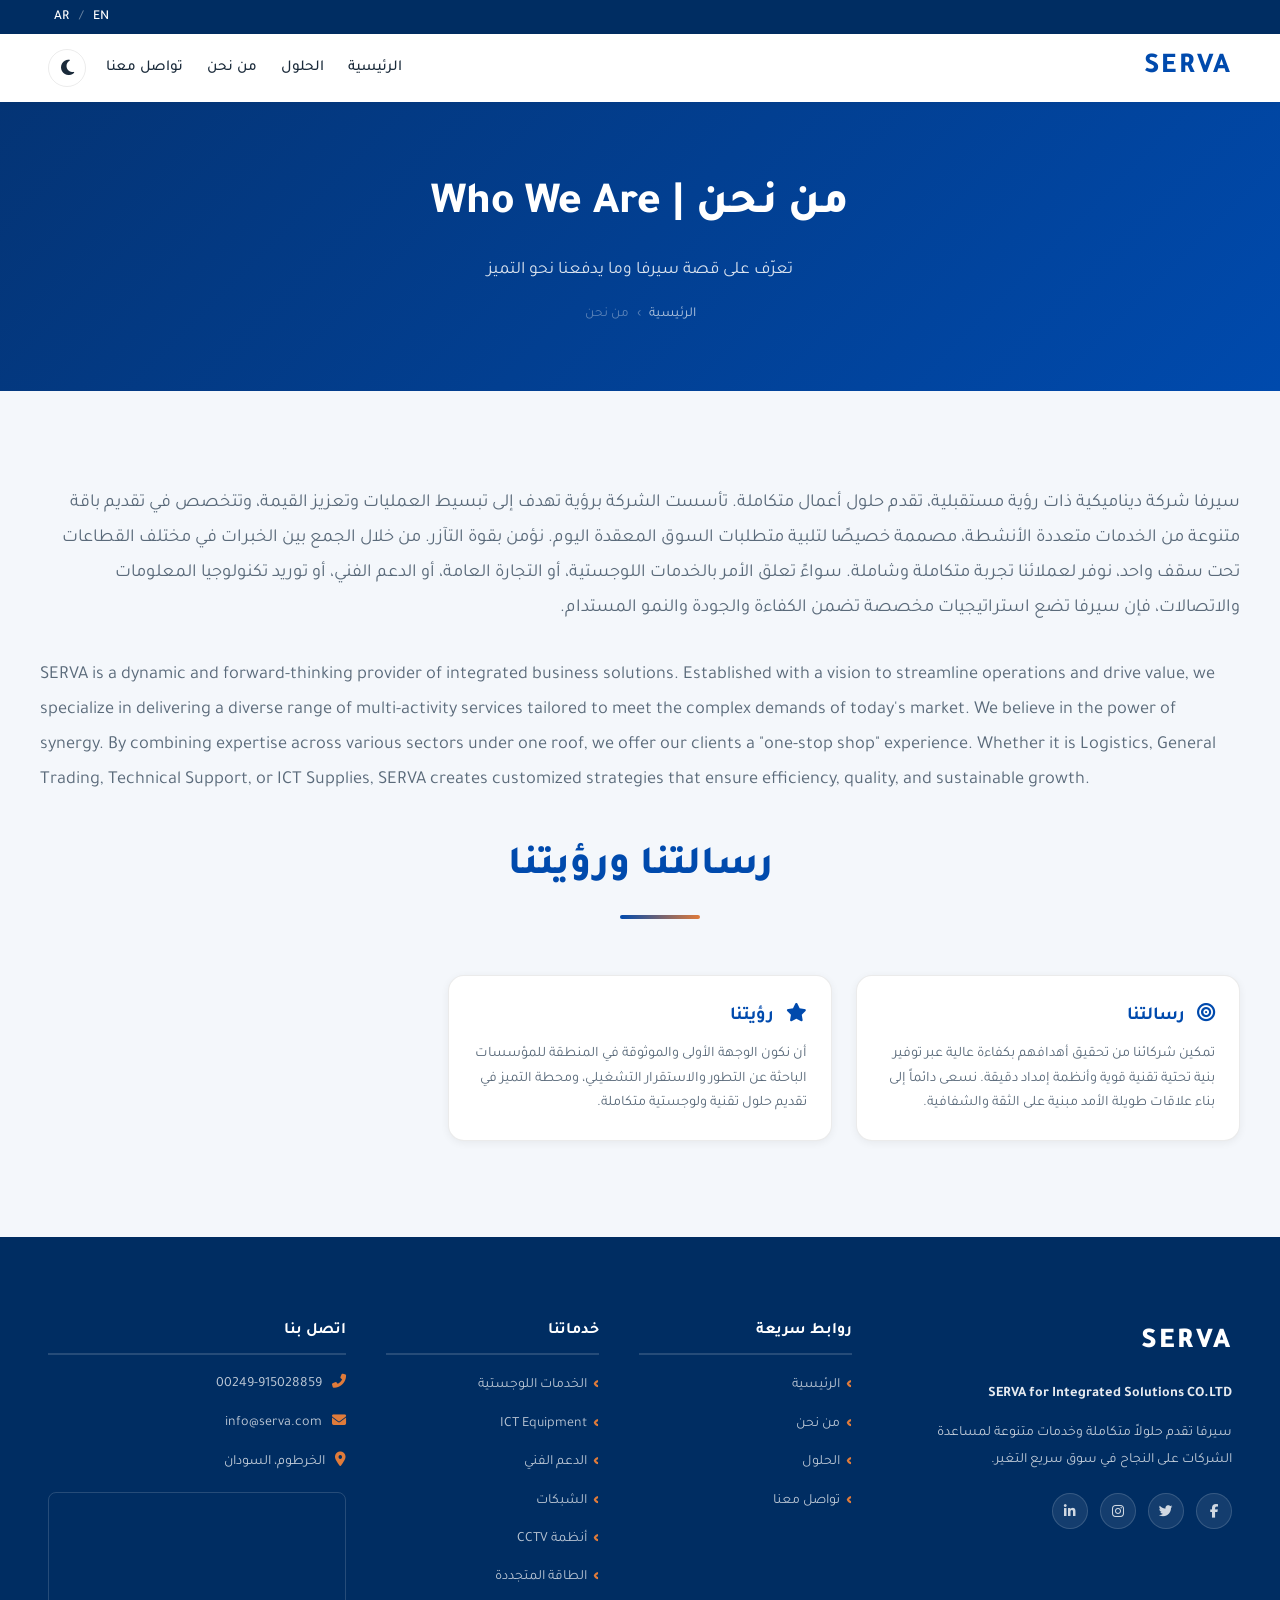
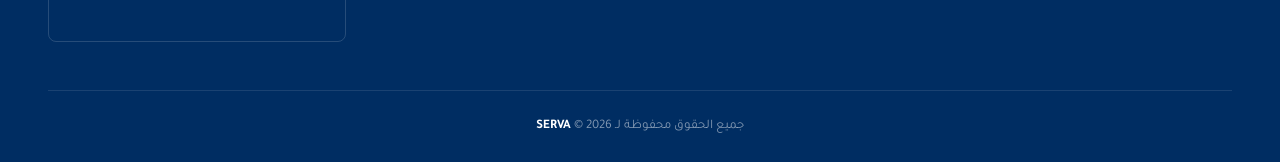
==== commit 19f9943d: "Update about.html" ====
--- a/about.html
+++ b/about.html
@@ -47,10 +47,10 @@
   <a href="index.html" class="brand" aria-label="سيرفا - الرئيسية">SERVA</a>
   <div class="nav-right">
     <ul class="nav-links" role="menubar">
-      <li role="none"><a href="index.html" role="menuitem">الرئيسية</a></li>
-      <li role="none"><a href="services.html" role="menuitem">الحلول</a></li>
-      <li role="none"><a href="about.html" role="menuitem">من نحن</a></li>
-      <li role="none"><a href="contact.html" role="menuitem">تواصل معنا</a></li>
+      <li role="none"><a href="/" role="menuitem">الرئيسية</a></li>
+      <li role="none"><a href="/" role="menuitem">الحلول</a></li>
+      <li role="none"><a href="/" role="menuitem">من نحن</a></li>
+      <li role="none"><a href="/" role="menuitem">تواصل معنا</a></li>
     </ul>
     <button id="theme-toggle" aria-label="تبديل الوضع الداكن">
       <i class="fas fa-moon" aria-hidden="true"></i>
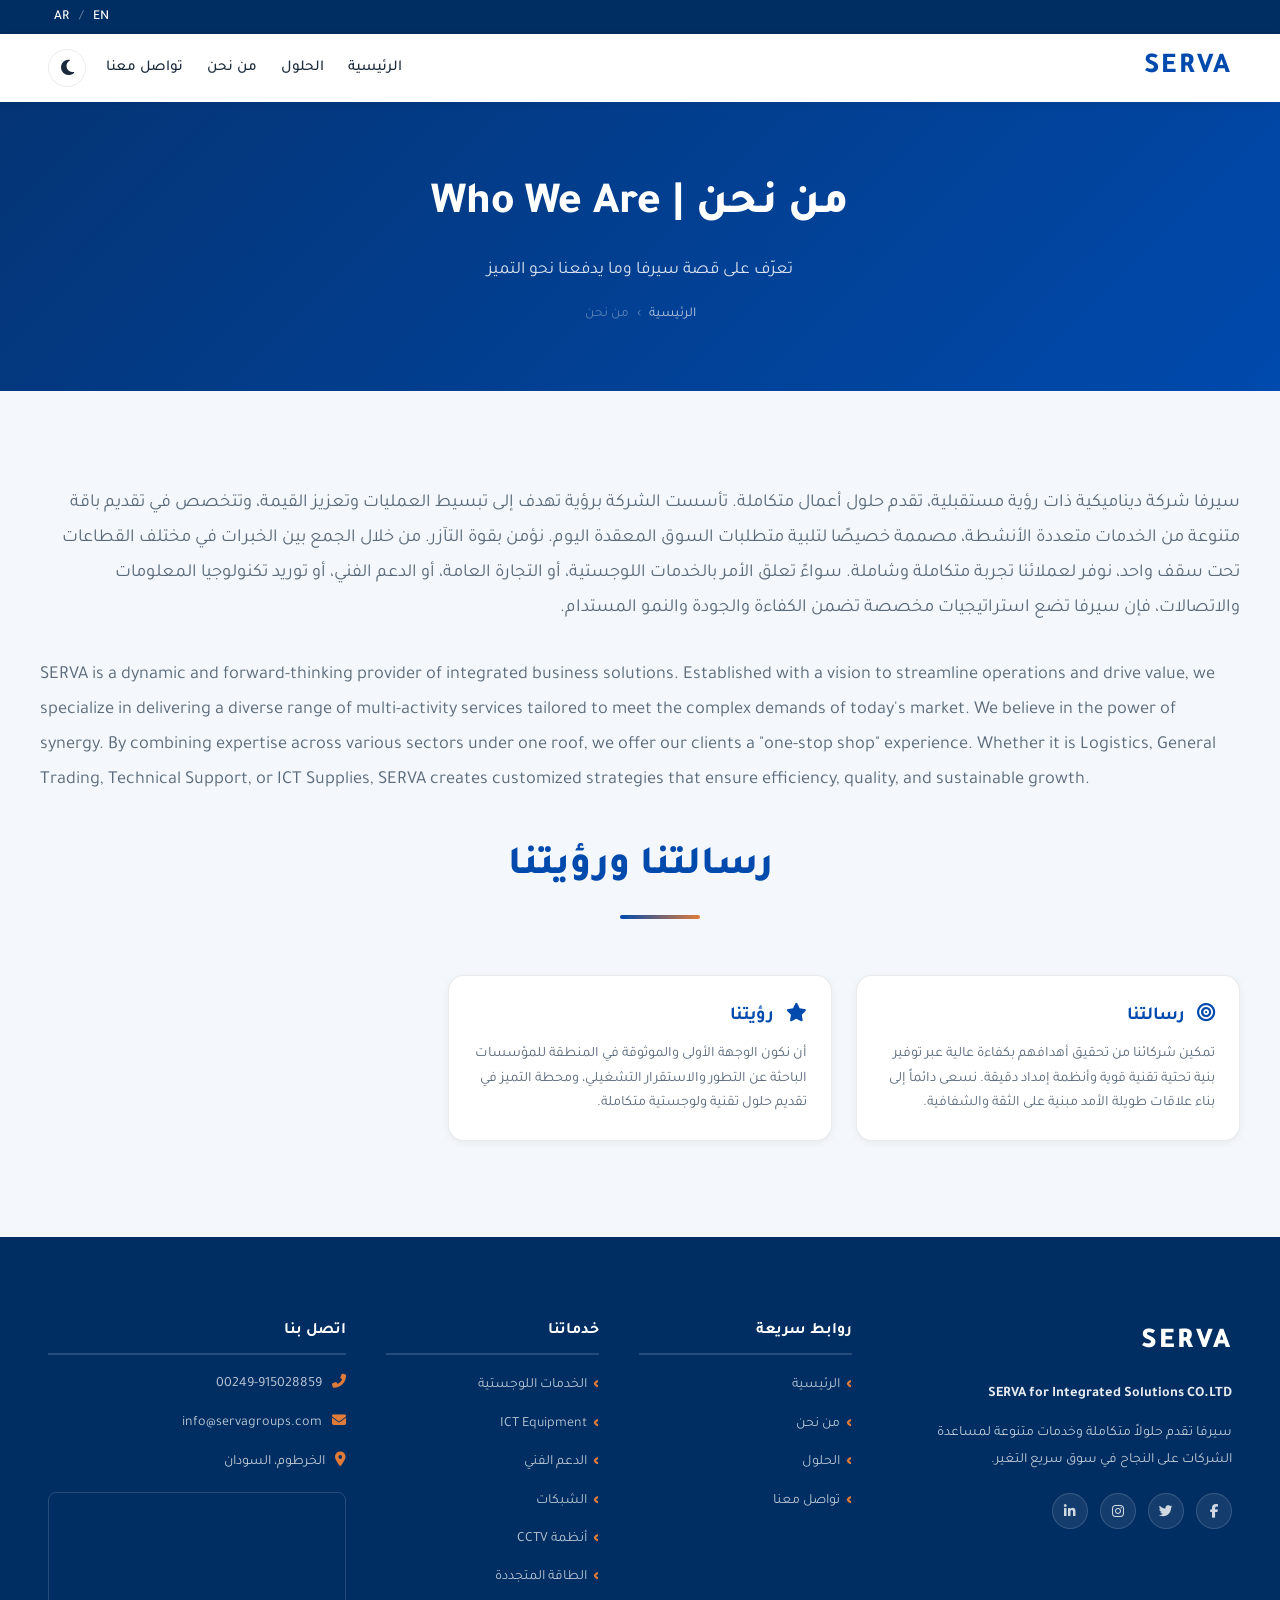
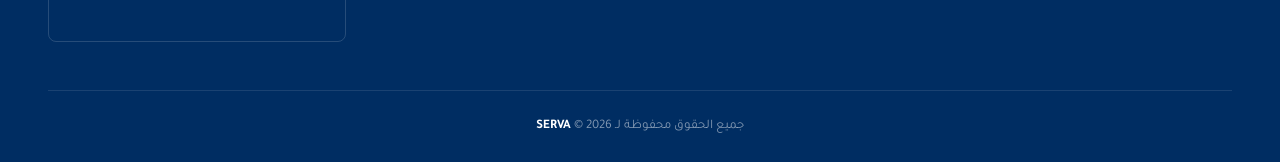
==== commit c8810716: "Update about.html" ====
--- a/about.html
+++ b/about.html
@@ -153,7 +153,7 @@
       <h3>اتصل بنا</h3>
       <address style="font-style:normal;">
         <p class="footer-contact-item"><i class="fas fa-phone-alt" aria-hidden="true"></i><a href="tel:+249915028859" style="color:inherit;">00249-915028859</a></p>
-        <p class="footer-contact-item"><i class="fas fa-envelope" aria-hidden="true"></i><a href="mailto:info@serva.com" style="color:inherit;">info@serva.com</a></p>
+        <p class="footer-contact-item"><i class="fas fa-envelope" aria-hidden="true"></i><a href="mailto:info@servagroups.com" style="color:inherit;">info@servagroups.com</a>
         <p class="footer-contact-item"><i class="fas fa-map-marker-alt" aria-hidden="true"></i><span>الخرطوم، السودان</span></p>
       </address>
       <div class="map-container">
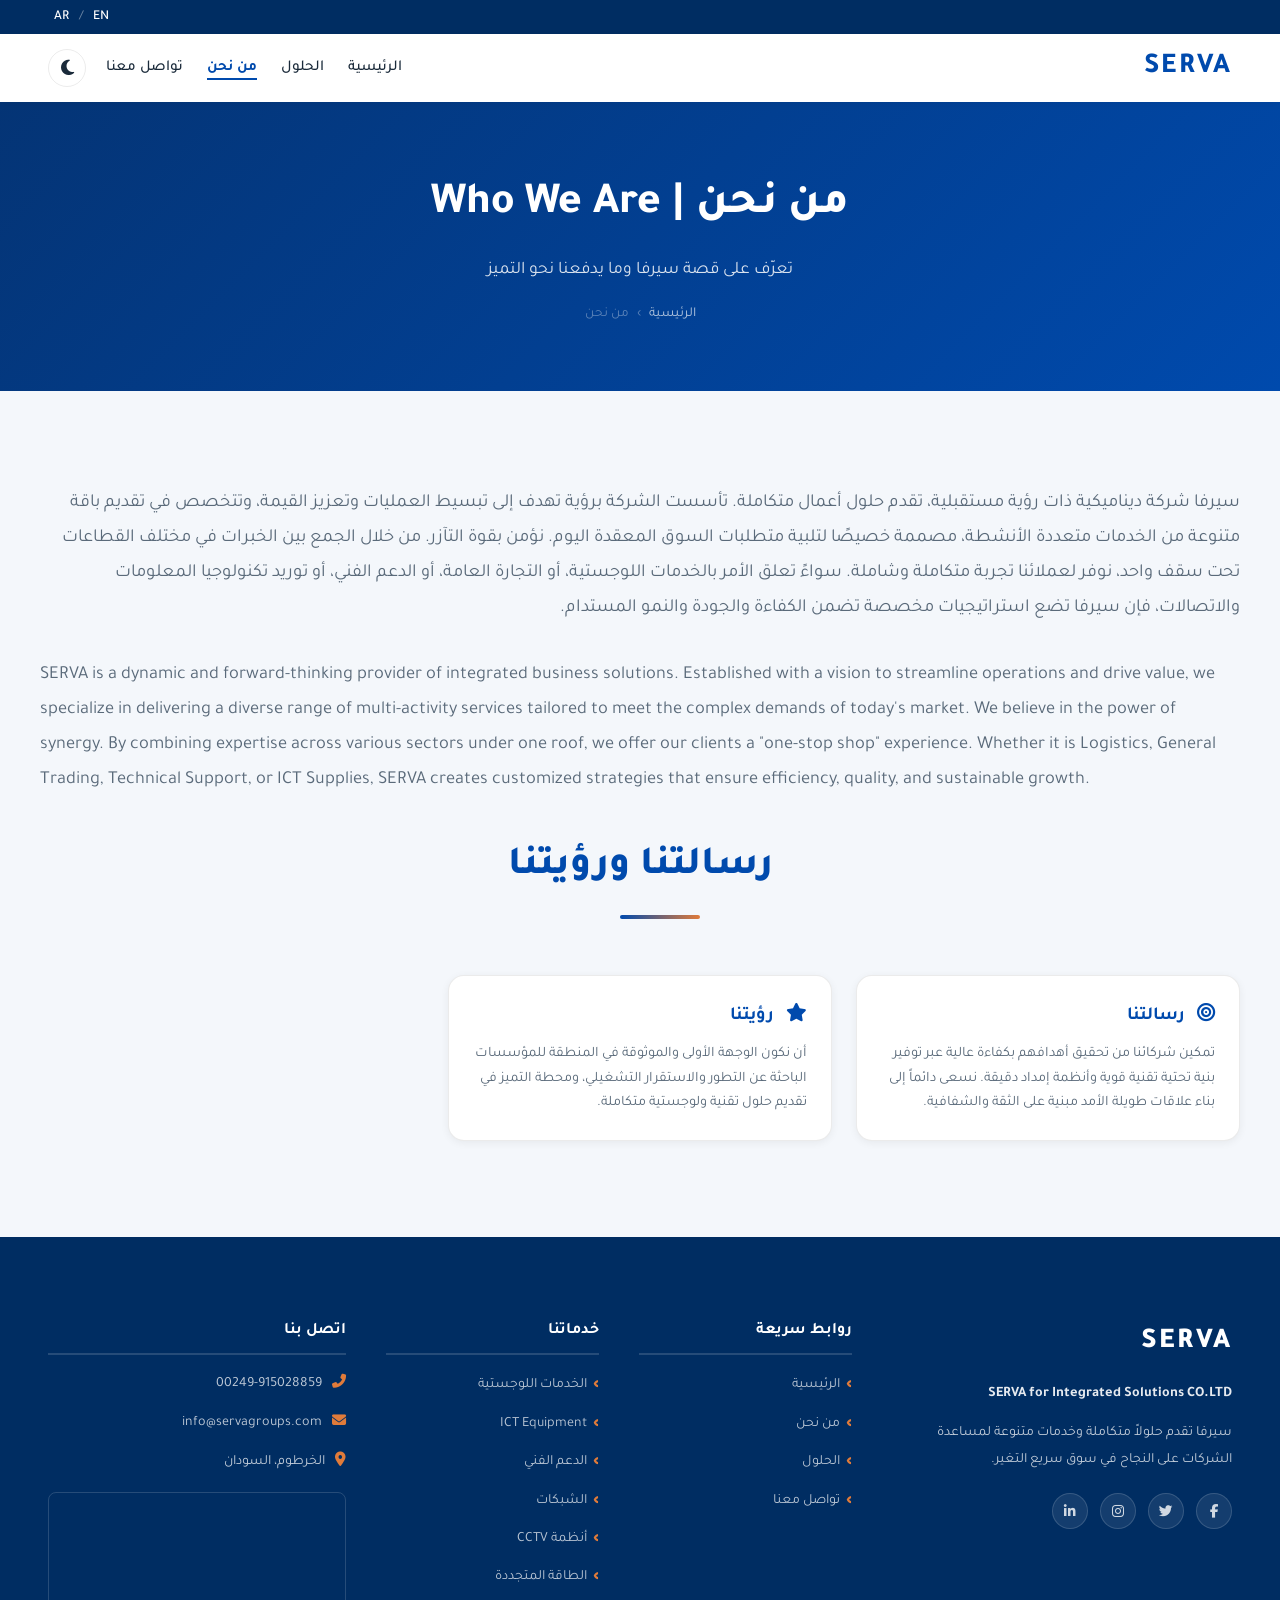
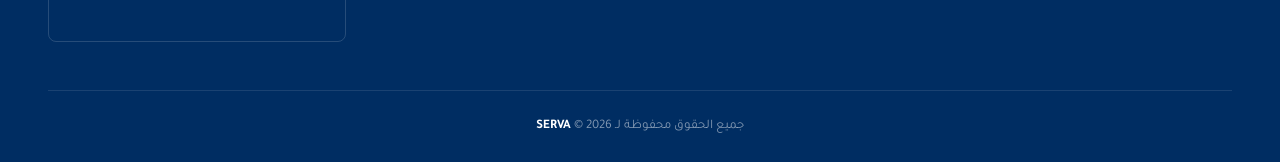
==== commit d3fdb864: "Update navigation links in about.html" ====
--- a/about.html
+++ b/about.html
@@ -48,9 +48,9 @@
   <div class="nav-right">
     <ul class="nav-links" role="menubar">
       <li role="none"><a href="/" role="menuitem">الرئيسية</a></li>
-      <li role="none"><a href="/" role="menuitem">الحلول</a></li>
-      <li role="none"><a href="/" role="menuitem">من نحن</a></li>
-      <li role="none"><a href="/" role="menuitem">تواصل معنا</a></li>
+      <li role="none"><a href="services.html" role="menuitem">الحلول</a></li>
+      <li role="none"><a href="about.html" role="menuitem">من نحن</a></li>
+      <li role="none"><a href="contact.html" role="menuitem">تواصل معنا</a></li>
     </ul>
     <button id="theme-toggle" aria-label="تبديل الوضع الداكن">
       <i class="fas fa-moon" aria-hidden="true"></i>
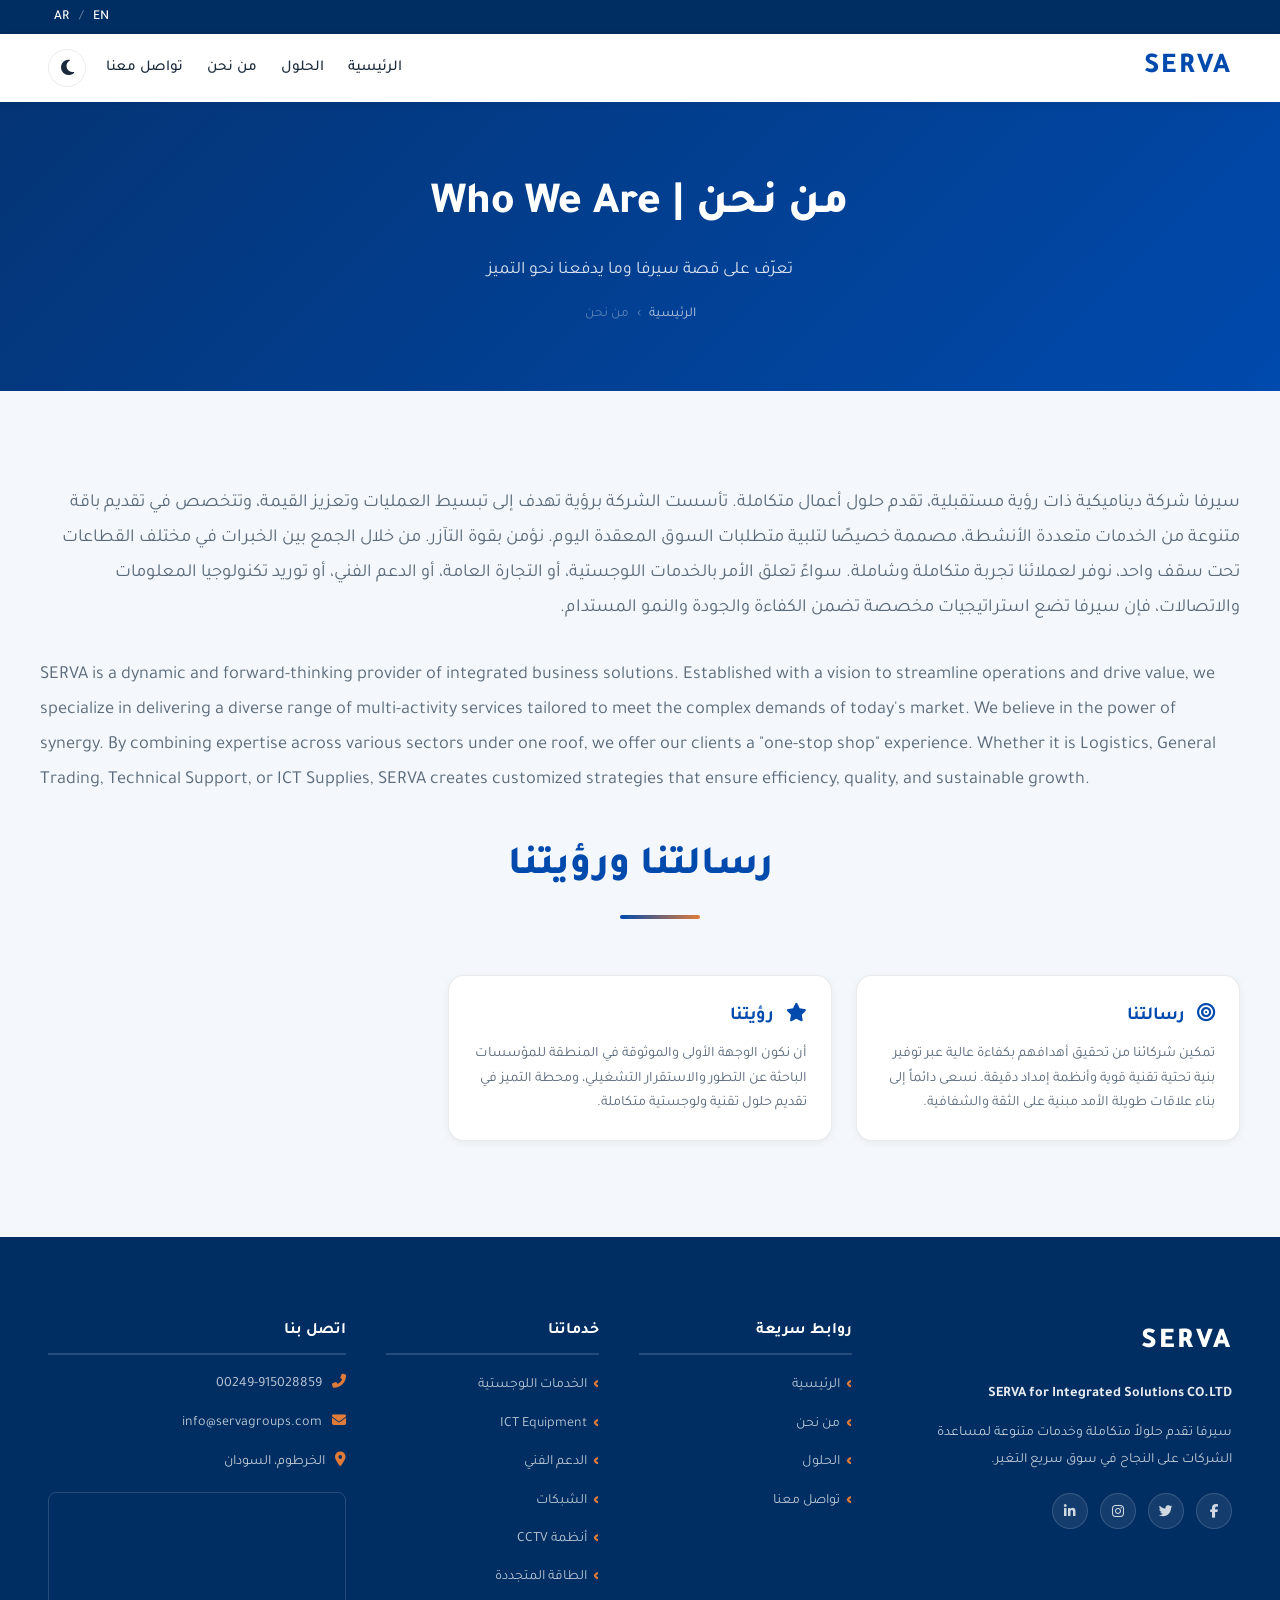
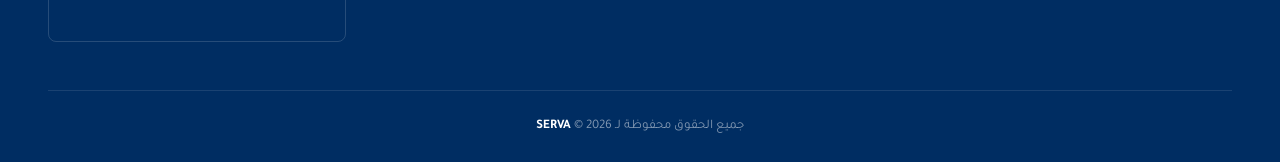
==== commit 254da5d2: "Update about.html" ====
--- a/about.html
+++ b/about.html
@@ -48,9 +48,9 @@
   <div class="nav-right">
     <ul class="nav-links" role="menubar">
       <li role="none"><a href="/" role="menuitem">الرئيسية</a></li>
-      <li role="none"><a href="services.html" role="menuitem">الحلول</a></li>
-      <li role="none"><a href="about.html" role="menuitem">من نحن</a></li>
-      <li role="none"><a href="contact.html" role="menuitem">تواصل معنا</a></li>
+      <li role="none"><a href="services" role="menuitem">الحلول</a></li>
+      <li role="none"><a href="about" role="menuitem">من نحن</a></li>
+      <li role="none"><a href="contact" role="menuitem">تواصل معنا</a></li>
     </ul>
     <button id="theme-toggle" aria-label="تبديل الوضع الداكن">
       <i class="fas fa-moon" aria-hidden="true"></i>
@@ -62,10 +62,10 @@
 </nav>
 
 <nav id="mobile-nav" class="mobile-nav" aria-label="القائمة المحمولة">
-  <a href="index.html">الرئيسية</a>
-  <a href="services.html">الحلول</a>
-  <a href="about.html">من نحن</a>
-  <a href="contact.html">تواصل معنا</a>
+  <a href="/">الرئيسية</a>
+  <a href="services">الحلول</a>
+  <a href="about">من نحن</a>
+  <a href="contact">تواصل معنا</a>
 </nav>
 
 <!-- Page Hero Banner -->
@@ -132,21 +132,21 @@
     <div class="footer-col">
       <h3>روابط سريعة</h3>
       <ul>
-        <li><a href="index.html">الرئيسية</a></li>
-        <li><a href="about.html">من نحن</a></li>
-        <li><a href="services.html">الحلول</a></li>
-        <li><a href="contact.html">تواصل معنا</a></li>
+        <li><a href="/">الرئيسية</a></li>
+        <li><a href="about">من نحن</a></li>
+        <li><a href="services">الحلول</a></li>
+        <li><a href="contact">تواصل معنا</a></li>
       </ul>
     </div>
     <div class="footer-col">
       <h3>خدماتنا</h3>
       <ul>
-        <li><a href="services.html">الخدمات اللوجستية</a></li>
-        <li><a href="services.html">ICT Equipment</a></li>
-        <li><a href="services.html">الدعم الفني</a></li>
-        <li><a href="services.html">الشبكات</a></li>
-        <li><a href="services.html">أنظمة CCTV</a></li>
-        <li><a href="services.html">الطاقة المتجددة</a></li>
+        <li><a href="services">الخدمات اللوجستية</a></li>
+        <li><a href="services">ICT Equipment</a></li>
+        <li><a href="services">الدعم الفني</a></li>
+        <li><a href="services">الشبكات</a></li>
+        <li><a href="services">أنظمة CCTV</a></li>
+        <li><a href="services">الطاقة المتجددة</a></li>
       </ul>
     </div>
     <div class="footer-col">
